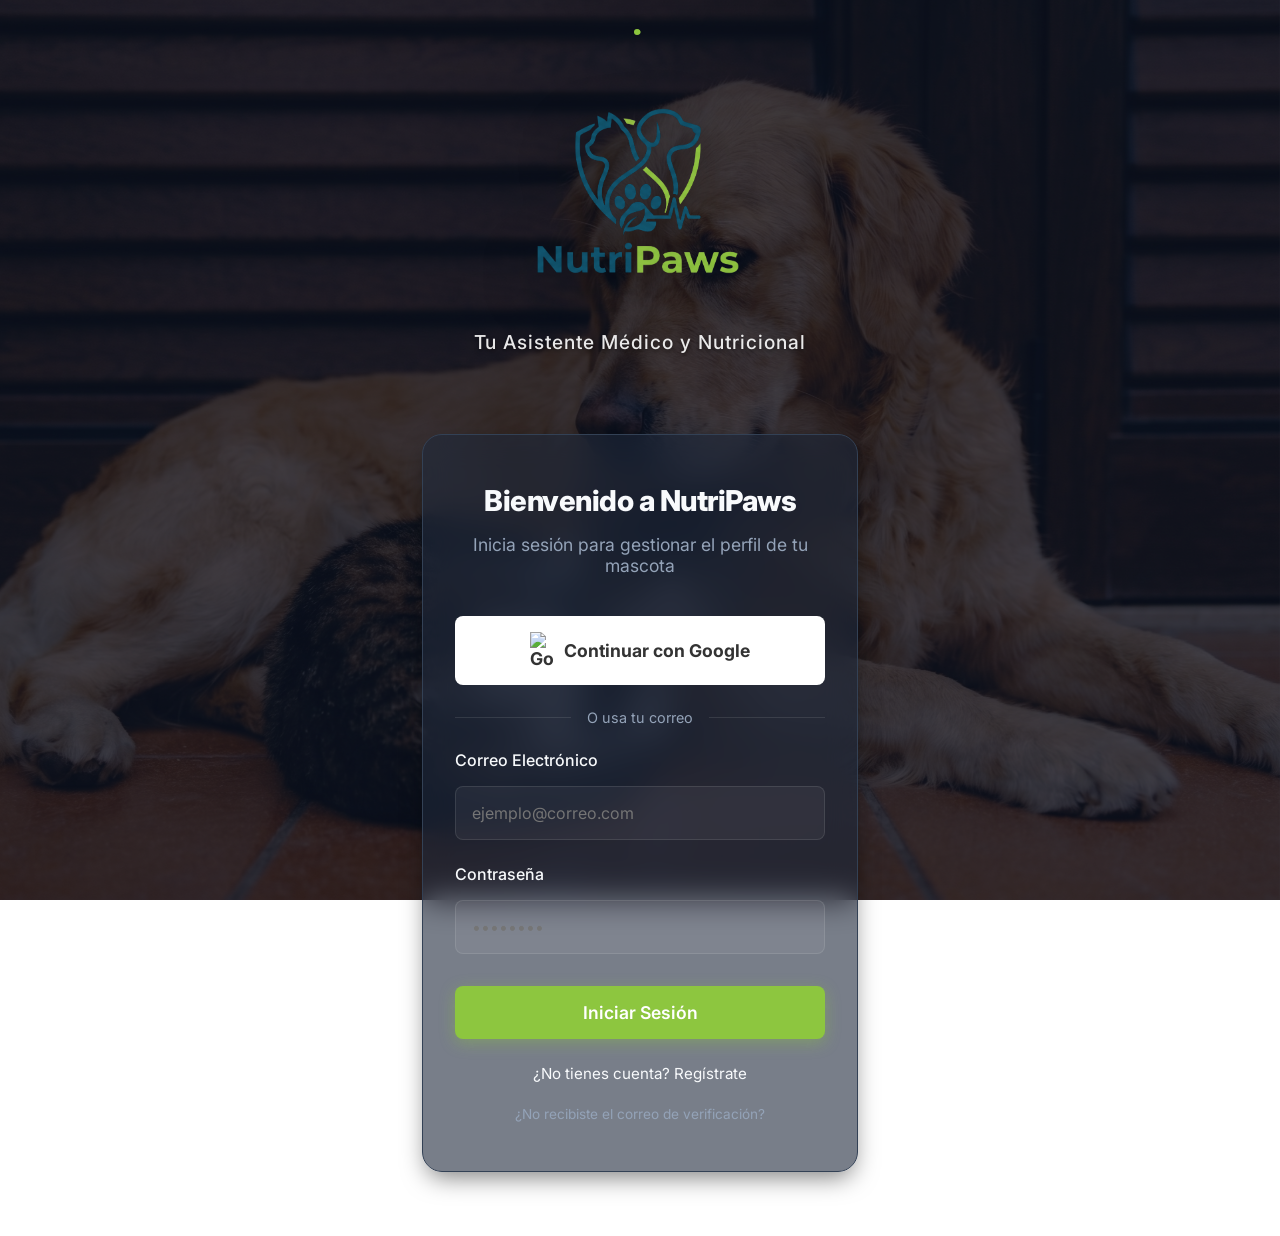
==== public/index.html @ cf901289 "style: floating sos button on mobile and camera fix" ====
<!DOCTYPE html>
<html lang="es" data-theme="dark">
<head>
    <meta charset="UTF-8">
    <meta name="viewport" content="width=device-width, initial-scale=1.0">
    <title>NutriPaws | El Mejor Asistente de Salud y Nutrición para tu Mascota</title>
    
    <!-- SEO Básico -->
    <meta name="description" content="NutriPaws es tu asistente inteligente para mascotas. Calcula dietas BARF, agenda chequeos médicos, guarda historiales y detecta problemas de piel con nuestra IA dermatológica.">
    <meta name="keywords" content="mascotas, nutrición canina, dieta BARF, veterinario IA, salud animal, perros, gatos, calendario mascotas">
    <meta name="author" content="NutriPaws">
    <meta name="robots" content="index, follow">

    <!-- Open Graph (Facebook, LinkedIn, WhatsApp) -->
    <meta property="og:title" content="NutriPaws | Asistente Inteligente para Mascotas">
    <meta property="og:description" content="Calcula dietas, analiza la piel con IA y agenda los chequeos de tu mejor amigo.">
    <meta property="og:type" content="website">
    <meta property="og:url" content="https://nutripaws.app">
    <meta property="og:image" content="https://nutripaws.app/assets/logo-fondo.png">

    <!-- Twitter Cards -->
    <meta name="twitter:card" content="summary_large_image">
    <meta name="twitter:title" content="NutriPaws | Salud e IA para tu Mascota">
    <meta name="twitter:description" content="La herramienta definitiva para dueños responsables. Nutrición, calendario y diagnósticos con IA.">

    <link rel="icon" type="image/png" href="assets/logo-fondo.png">
    <link href="https://fonts.googleapis.com/css2?family=Inter:wght@400;500;600;700;800&display=swap" rel="stylesheet">
    <link rel="stylesheet" href="styles.css?v=4">
    <script src="https://cdnjs.cloudflare.com/ajax/libs/html2pdf.js/0.10.1/html2pdf.bundle.min.js"></script>
    <style>
        /* Ajustes extra para descompactar la UI */
        .dashboard-grid {
            display: grid;
            grid-template-columns: 1fr 1fr;
            gap: 2rem; /* Más espacio */
        }
        @media (max-width: 768px) {
            .dashboard-grid {
                grid-template-columns: 1fr;
            }
            .view-section {
                padding: 1rem;
                margin-top: 1rem;
            }
        }
        .view-section {
            padding: 2rem;
            margin-top: 2rem;
        }
    </style>
</head>
<body>
    <input type="file" id="dashboard-avatar-upload" accept="image/*" style="display: none;">
    <div class="hero-bg"></div>
    <div class="hero-overlay"></div>
    
    <!-- Menú Desplegable y Botón Premium (Totalmente Arriba a la Derecha) -->
    <div class="user-menu" id="user-menu-container" style="display: none; position: fixed; top: 1.5rem; right: 1.5rem; z-index: 1000; align-items: center; gap: 0.8rem;">
        <div style="display: flex; flex-direction: column; align-items: flex-end;">
            <button id="btn-upgrade-early" class="btn-primary" style="display: none; padding: 0.6rem 1.2rem; font-size: 0.9rem; font-weight: bold; box-shadow: 0 4px 15px rgba(34, 197, 94, 0.4);">
                Únete a UltraPaws
            </button>
            <span id="trial-days-left" style="display: none; color: var(--brand-green); font-size: 0.75rem; margin-top: 0.3rem; font-weight: 600;"></span>
        </div>
        <button id="menu-trigger" style="background: rgba(255,255,255,0.15); border: 1px solid rgba(255,255,255,0.3); border-radius: 8px; width: 48px; height: 48px; color: white; cursor: pointer; font-size: 1.5rem; display: flex; align-items: center; justify-content: center; backdrop-filter: blur(10px); transition: all 0.2s ease;" title="Menú">☰</button>
        <div id="dropdown-menu" style="display: none; position: absolute; right: 0; top: 60px; background: rgba(15, 23, 42, 0.95); backdrop-filter: blur(15px); border: 1px solid rgba(255,255,255,0.1); border-radius: 12px; padding: 0.8rem; width: 220px; box-shadow: 0 10px 25px rgba(0,0,0,0.5);">
            <button id="theme-btn-menu" style="width: 100%; text-align: left; background: transparent; border: none; color: white; padding: 0.8rem; cursor: pointer; border-bottom: 1px solid rgba(255,255,255,0.05); font-size: 1rem; border-radius: 6px; transition: background 0.2s;">☀️ Cambiar Tema</button>
            <button style="width: 100%; text-align: left; background: transparent; border: none; color: var(--text-muted); padding: 0.8rem; cursor: pointer; border-bottom: 1px solid rgba(255,255,255,0.05); font-size: 1rem; border-radius: 6px; transition: background 0.2s;">🎧 Soporte</button>
            <button id="btn-logout" style="width: 100%; text-align: left; background: transparent; border: none; color: #ff6b6b; padding: 0.8rem; cursor: pointer; font-size: 1rem; border-radius: 6px; transition: background 0.2s;">Cerrar Sesión</button>
        </div>
    </div>
    
    <header style="display: flex; flex-direction: column; align-items: center; justify-content: center; width: 100%; margin-top: 3rem; margin-bottom: 1rem;">
        <div class="logo" style="text-align: center;">
            <img src="assets/logo-transparente.png" alt="NutriPaws Logo" style="height: 220px; max-width: 90vw; object-fit: contain; filter: drop-shadow(0 15px 25px rgba(0,0,0,0.5)); transition: transform 0.3s ease;">
        </div>
        <p class="subtitle" id="header-subtitle" style="margin-top: 1rem; font-size: 1.2rem; font-weight: 500; color: rgba(255,255,255,0.9); letter-spacing: 1px;">Tu Asistente Médico y Nutricional</p>
    </header>

    <!-- ================= VISTA 1: LOGIN ================= -->
    <main class="container view-section" id="view-login" style="max-width: 500px;">
        <div class="card" style="text-align: center; padding: 3rem 2rem;">
            <h2 id="auth-title" style="margin-bottom: 1rem; font-size: 1.8rem;">Bienvenido a NutriPaws</h2>
            <p id="auth-subtitle" style="color: var(--text-muted); margin-bottom: 2.5rem; font-size: 1.1rem;">Inicia sesión para gestionar el perfil de tu mascota</p>
            <div id="login-container">
                <button id="btn-login-google" style="width: 100%; padding: 1rem; margin-bottom: 1.5rem; border-radius: 8px; border: none; background: white; color: #333; font-weight: bold; font-size: 1.1rem; cursor: pointer; display: flex; align-items: center; justify-content: center; gap: 10px; transition: transform 0.2s;">
                    <img src="https://www.gstatic.com/firebasejs/ui/2.0.0/images/auth/google.svg" style="width: 24px;" alt="Google">
                    Continuar con Google
                </button>
                  <div style="display: flex; align-items: center; margin-bottom: 1.5rem;">
                    <div style="flex: 1; height: 1px; background: rgba(255,255,255,0.1);"></div>
                    <span style="padding: 0 1rem; color: var(--text-muted); font-size: 0.9rem;">O usa tu correo</span>
                    <div style="flex: 1; height: 1px; background: rgba(255,255,255,0.1);"></div>
                </div>

                <form id="login-form">
                    <div class="form-group" style="text-align: left; margin-bottom: 1.5rem;">
                        <label style="font-size: 1rem;">Correo Electrónico</label>
                        <input type="email" id="login-email" placeholder="ejemplo@correo.com" required style="padding: 1rem; font-size: 1rem; width: 100%; box-sizing: border-box; background: rgba(255,255,255,0.05); border: 1px solid rgba(255,255,255,0.1); color: white; border-radius: 8px; margin-top: 0.5rem;">
                    </div>
                    <div class="form-group" style="text-align: left; margin-bottom: 2rem;">
                        <label style="font-size: 1rem;">Contraseña</label>
                        <input type="password" id="login-password" placeholder="••••••••" required minlength="6" style="padding: 1rem; font-size: 1rem; width: 100%; box-sizing: border-box; background: rgba(255,255,255,0.05); border: 1px solid rgba(255,255,255,0.1); color: white; border-radius: 8px; margin-top: 0.5rem;">
                    </div>
                    <div class="form-group" id="confirm-password-group" style="display: none; text-align: left; margin-bottom: 2rem;">
                        <label style="font-size: 1rem;">Confirmar Contraseña</label>
                        <input type="password" id="login-password-confirm" placeholder="••••••••" minlength="6" style="padding: 1rem; font-size: 1rem; width: 100%; box-sizing: border-box; background: rgba(255,255,255,0.05); border: 1px solid rgba(255,255,255,0.1); color: white; border-radius: 8px; margin-top: 0.5rem;">
                    </div>
                    <button type="submit" id="btn-submit-email" class="btn-primary" style="width: 100%; padding: 1rem; font-size: 1.1rem; border-radius: 8px;">Iniciar Sesión</button>
                    
                    <div style="text-align: center; margin-top: 1.5rem;">
                        <a href="#" id="toggle-auth-mode" style="color: var(--primary); text-decoration: none; font-size: 0.95rem;">¿No tienes cuenta? Regístrate</a>
                        <br><br>
                        <a href="#" id="help-resend-email" style="color: var(--text-muted); text-decoration: none; font-size: 0.85rem; display: inline-block;">¿No recibiste el correo de verificación?</a>
                    </div>
                </form>
            </div>
        </div>
    </main>

    <!-- ================= VISTA 2: DASHBOARD ================= -->
    <main class="container view-section" id="view-dashboard" style="display: none; max-width: 1000px; width: 100%;">
        <div style="display: flex; justify-content: space-between; align-items: center; flex-wrap: wrap; gap: 1.5rem; margin-bottom: 3rem;">
            <h2 style="font-size: 2.2rem; margin: 0;">Hola, <span id="user-name-display">Usuario</span> <button id="edit-name-btn" style="background:none; border:none; color: var(--text-muted); cursor:pointer; font-size: 1.4rem; transition: transform 0.2s; margin-left: 0.5rem;" title="Editar nombre">✏️</button></h2>
            <div style="display: flex; gap: 1rem; flex-wrap: wrap;">
                <button class="btn-emergency" id="btn-emergency-sos">
                    <svg width="24" height="24" viewBox="0 0 24 24" fill="none" stroke="currentColor" stroke-width="2" stroke-linecap="round" stroke-linejoin="round"><path d="M10.29 3.86L1.82 18a2 2 0 0 0 1.71 3h16.94a2 2 0 0 0 1.71-3L13.71 3.86a2 2 0 0 0-3.42 0z"></path><line x1="12" y1="9" x2="12" y2="13"></line><line x1="12" y1="17" x2="12.01" y2="17"></line></svg>
                    <span class="emergency-text">Emergencia</span>
                </button>
                <button class="btn-primary" id="btn-goto-create-pet" style="padding: 1rem 2rem; font-size: 1.1rem; border-radius: 12px; transition: transform 0.2s;">+ Añadir Mascota</button>
            </div>
        </div>

        <!-- Contenedor Dinámico de Mascotas -->
        <div id="pets-list-container" style="margin-bottom: 3rem; display: flex; flex-direction: column; gap: 1.5rem;">
            <div style="text-align: center; padding: 3rem; background: rgba(15, 23, 42, 0.4); border-radius: 20px; border: 2px dashed rgba(255,255,255,0.1);">
                <p style="color: var(--text-muted); font-size: 1.2rem; margin-bottom: 1rem;">No tienes mascotas registradas aún.</p>
                <p style="color: var(--text-muted); font-size: 1rem;">Añade tu primer peludo para comenzar.</p>
            </div>
        </div>

        <!-- Módulo: Registros Médicos y Calendario -->
        <div class="dashboard-grid" style="margin-bottom: 2.5rem;">
            <div class="card" style="grid-column: span 2;">
                <div style="display: flex; justify-content: space-between; align-items: center; margin-bottom: 1.5rem;">
                    <h2 style="font-size: 1.5rem; margin: 0;">🏥 Registro Médico IA</h2>
                    <select id="medical-pet-select" style="padding: 0.5rem; border-radius: 8px; border: 1px solid rgba(255,255,255,0.2); background: rgba(0,0,0,0.3); color: white;"></select>
                </div>
                <p style="color: var(--text-muted); margin-bottom: 1.5rem; line-height: 1.6;">
                    Escribe notas o sube un documento. La IA de NutriPaws extraerá los eventos (vacunas, medicinas, chequeos) y los añadirá a la agenda de la mascota seleccionada automáticamente.
                </p>
                
                <form id="medical-form">
                    <textarea id="medical-notes" placeholder="Ej: Hoy le tocaba la Séxtuple pero el doc dijo que volvamos en 5 días..." style="width: 100%; height: 120px; padding: 1rem; border-radius: 12px; border: 1px solid rgba(255,255,255,0.1); background: rgba(0,0,0,0.3); color: white; font-family: inherit; margin-bottom: 1.5rem; resize: none; font-size: 1rem;"></textarea>
                    
                    <div style="display: flex; gap: 1rem; flex-wrap: wrap;">
                        <button id="btn-process-medical" class="btn-primary" style="flex: 1;">Analizar y Agendar</button>
                        <button type="button" id="btn-upload-medical-doc" class="btn-secondary" style="flex: 1; display: flex; align-items: center; justify-content: center; gap: 8px;">
                            <svg width="20" height="20" viewBox="0 0 24 24" fill="none" stroke="currentColor" stroke-width="2" stroke-linecap="round" stroke-linejoin="round"><path d="M14 2H6a2 2 0 0 0-2 2v16a2 2 0 0 0 2 2h12a2 2 0 0 0 2-2V8z"></path><polyline points="14 2 14 8 20 8"></polyline><line x1="12" y1="18" x2="12" y2="12"></line><line x1="9" y1="15" x2="15" y2="15"></line></svg>
                            Subir PDF/Foto
                        </button>
                        <input type="file" id="medical-doc-input" accept=".pdf,image/*" style="display: none;">
                    </div>
                </form>
            </div>

            <!-- Columna 2: Calendario -->
            <div class="card" style="padding: 2rem;">
                <h3 style="font-size: 1.3rem; margin-bottom: 1.5rem;">📅 Próximos Eventos</h3>
                <div id="calendar-events" style="margin-top: 1rem;">
                    <p style="color: var(--text-muted); font-size: 0.9rem;">No hay citas agendadas.</p>
                </div>
            </div>
        </div>

        <!-- Módulo: AI-SkinGuard -->
        <div class="card" style="margin-bottom: 2.5rem; padding: 2.5rem; border: 1px solid rgba(16, 185, 129, 0.3); background: linear-gradient(135deg, rgba(15, 23, 42, 0.8), rgba(6, 78, 59, 0.4));">
            <div style="display: flex; justify-content: space-between; align-items: center; margin-bottom: 1rem;">
                <h3 style="font-size: 1.5rem; margin: 0; color: #34d399; display: flex; align-items: center; gap: 0.5rem;">
                    Análisis de Piel
                </h3>
                <select id="skin-pet-select" style="padding: 0.5rem; border-radius: 8px; border: 1px solid rgba(255,255,255,0.2); background: rgba(0,0,0,0.3); color: white;"></select>
            </div>
            <p style="color: var(--text-muted); margin-bottom: 1.5rem; font-size: 1rem; max-width: 600px;">
                ¿Tu peludo tiene un sarpullido, costra o zona sin pelo? Sube una foto y nuestra IA dermatológica te dará una evaluación instantánea, y la guardará en el expediente de la mascota seleccionada.
            </p>
            
            <div id="skinguard-upload-area" style="border: 2px dashed rgba(52, 211, 153, 0.4); border-radius: 12px; padding: 2rem; text-align: center; background: rgba(0,0,0,0.2); cursor: pointer; transition: all 0.3s; margin-bottom: 1.5rem; position: relative; overflow: hidden;">
                <input type="file" id="skinguard-input" accept="image/*" style="position: absolute; top: 0; left: 0; width: 100%; height: 100%; opacity: 0; cursor: pointer;">
                <div id="skinguard-upload-content">
                    <div style="font-size: 3rem; margin-bottom: 1rem;">📷</div>
                    <p style="font-size: 1.1rem; font-weight: bold; color: var(--text-main);">Toca para abrir la cámara o subir foto</p>
                    <p style="font-size: 0.9rem; color: var(--text-muted); margin-top: 0.5rem;">Formatos soportados: JPG, PNG</p>
                </div>
                <div id="skinguard-loading" style="display: none; align-items: center; justify-content: center; flex-direction: column;">
                    <div style="width: 60px; height: 60px; border-radius: 50%; border: 3px solid rgba(52, 211, 153, 0.1); border-top-color: #34d399; animation: spin 1s linear infinite; margin-bottom: 1rem;"></div>
                    <p style="color: #34d399; font-weight: bold;">Analizando con Gemini Vision...</p>
                </div>
            </div>

            <div id="skinguard-results" style="display: none; background: rgba(0,0,0,0.4); border-radius: 12px; padding: 1.5rem; border: 1px solid rgba(255,255,255,0.05);">
                <h4 style="color: #34d399; margin-bottom: 0.5rem; font-size: 1.2rem;">Resultado del Análisis</h4>
                <p><strong>Diagnóstico Presuntivo:</strong> <span id="sg-res-diag"></span></p>
                <p><strong>Probabilidad:</strong> <span id="sg-res-prob"></span></p>
                <p><strong>Urgencia:</strong> <span id="sg-res-urg" style="font-weight: bold;"></span></p>
                <div style="margin-top: 1rem;">
                    <strong>Explicación Médica:</strong>
                    <p id="sg-res-exp" style="color: var(--text-muted); margin-top: 0.5rem; font-size: 0.95rem;"></p>
                </div>
                <div style="margin-top: 1rem;">
                    <strong>Recomendaciones / Primeros Auxilios:</strong>
                    <ul id="sg-res-aid" style="margin-top: 0.5rem; margin-left: 1.5rem; color: var(--text-muted); font-size: 0.95rem;"></ul>
                </div>
            </div>
        </div>

        <!-- Módulo: Calculadora Rápida -->
        <div class="card" style="padding: 2.5rem; text-align: center; border: 1px solid rgba(139, 92, 246, 0.3); background: linear-gradient(135deg, rgba(15, 23, 42, 0.8), rgba(30, 27, 75, 0.8));">
            <h3 style="font-size: 1.5rem; margin-bottom: 1rem; color: #a78bfa;">Calculadora Rápida</h3>
            <p style="color: var(--text-muted); margin-bottom: 2rem; font-size: 1.1rem;">¿Quieres calcular una dieta para una mascota que no es tuya?</p>
            <div style="display: flex; gap: 1rem; justify-content: center; flex-wrap: wrap;">
                <button class="btn-secondary" id="btn-quick-calc" style="padding: 1rem 2rem; font-size: 1.1rem; border: 1px solid #8b5cf6; background: rgba(139, 92, 246, 0.1); color: #c4b5fd;">Usar Calculadora Rápida</button>
            </div>
        </div>

        <!-- Módulo: Calculadora de Dosificación Médica (Urgencias / Venta Libre) -->
        <div class="card" style="margin-top: 2.5rem; padding: 2.5rem; border: 1px solid rgba(239, 68, 68, 0.3); background: linear-gradient(135deg, rgba(15, 23, 42, 0.8), rgba(127, 29, 29, 0.4));">
            <div style="display: flex; justify-content: space-between; align-items: center; margin-bottom: 1rem;">
                <h3 style="font-size: 1.5rem; margin: 0; color: #f87171; display: flex; align-items: center; gap: 0.5rem;">
                    💊 Dosificación de Emergencia
                </h3>
            </div>
            <p style="color: var(--text-muted); margin-bottom: 1.5rem; font-size: 0.95rem; max-width: 600px;">
                <strong style="color: #ef4444;">ADVERTENCIA:</strong> Esta es una guía matemática estricta basada en fórmulas veterinarias estándar para medicamentos de primeros auxilios. <strong>NO sustituye el criterio de un profesional.</strong> Usar solo en caso de emergencia extrema.
            </p>
            
            <div class="dose-grid" style="margin-bottom: 1.5rem;">
                <div class="form-group">
                    <label style="font-size: 1rem; color: var(--text-main);">Especie</label>
                    <select id="dose-species" style="width: 100%; padding: 1rem; border-radius: 8px; border: 1px solid rgba(255,255,255,0.2); background: rgba(0,0,0,0.3); color: white; font-size: 1rem;">
                        <option value="perro">🐶 Perro</option>
                        <option value="gato">🐱 Gato</option>
                    </select>
                </div>
                <div class="form-group">
                    <label style="font-size: 1rem; color: var(--text-main);">Peso (Kg)</label>
                    <input type="number" id="dose-weight" placeholder="Ej: 15" min="0.1" step="0.1" style="width: 100%; padding: 1rem; border-radius: 8px; border: 1px solid rgba(255,255,255,0.2); background: rgba(0,0,0,0.3); color: white; font-size: 1rem;">
                </div>
            </div>

            <div class="form-group" style="margin-bottom: 1.5rem;">
                <label style="font-size: 1rem; color: var(--text-main);">Medicamento (Venta Libre)</label>
                <select id="dose-medication" style="width: 100%; padding: 1rem; border-radius: 8px; border: 1px solid rgba(255,255,255,0.2); background: rgba(0,0,0,0.3); color: white; font-size: 1rem;">
                    <!-- Se llena con JS -->
                </select>
                <p id="dose-warning-text" style="color: #fbbf24; font-size: 0.85rem; margin-top: 0.5rem; display: none;"></p>
            </div>
            
            <button id="btn-calculate-dose" class="btn-primary" style="width: 100%; background: #ef4444; border: none; padding: 1rem; font-size: 1.1rem; box-shadow: 0 4px 15px rgba(239, 68, 68, 0.4);">Calcular Dosis</button>
            
            <div id="dose-result-container" style="display: none; margin-top: 1.5rem; background: rgba(0,0,0,0.4); border-radius: 12px; padding: 1.5rem; border: 1px solid rgba(239, 68, 68, 0.3);">
                <h4 style="color: #f87171; margin-bottom: 0.5rem; font-size: 1.2rem; text-align: center;">Dosis Recomendada</h4>
                <p id="dose-result-value" style="font-size: 2rem; font-weight: bold; color: white; text-align: center; margin-bottom: 0.5rem;">--</p>
                <p id="dose-result-math" style="color: var(--text-muted); font-size: 0.9rem; text-align: center;"></p>
            </div>
        </div>
    </main>

    <!-- ================= VISTA 2.5: CREAR PERFIL ================= -->
    <main class="container view-section" id="view-create-pet" style="display: none; max-width: 600px;">
        <button id="btn-back-from-create" class="btn-secondary" style="margin-bottom: 1.5rem; border: none; display: flex; align-items: center; gap: 0.5rem; padding: 0.8rem 1.5rem; font-size: 1rem; background: rgba(255,255,255,0.1);">
            <span>◀ Cancelar</span>
        </button>

        <div class="card" style="padding: 2.5rem;">
            <h2 style="font-size: 1.8rem; margin-bottom: 0.5rem; text-align: center;">Nuevo Miembro de la Familia</h2>
            <p style="color: var(--text-muted); text-align: center; margin-bottom: 2rem;">Ingresa los datos principales de tu mascota</p>

            <form id="create-pet-form">
                <!-- Avatar Upload (Aislado aquí) -->
                <div style="display: flex; justify-content: center; margin-bottom: 2rem;">
                    <label for="pet-avatar-upload" style="cursor: pointer; display: block; position: relative;" title="Subir foto de la mascota">
                        <img id="pet-avatar-img" src="" style="display: none; width: 100px; height: 100px; border-radius: 50%; object-fit: cover; border: 3px solid rgba(255,255,255,0.2);">
                        <div id="pet-avatar-placeholder" style="width: 100px; height: 100px; background: rgba(255,255,255,0.1); border-radius: 50%; display: flex; align-items: center; justify-content: center; font-size: 2.5rem; border: 2px dashed rgba(255,255,255,0.3); transition: background 0.3s;">
                            📷
                        </div>
                    </label>
                    <input type="file" id="pet-avatar-upload" accept="image/*" style="display: none;">
                </div>

                <div class="form-group" style="margin-bottom: 1.5rem;">
                    <label style="font-size: 1.1rem;">¿Cómo se llama?</label>
                    <input type="text" id="create-pet-name" placeholder="Ej: Max, Luna..." required style="width: 100%; padding: 1rem; border-radius: 8px; border: 1px solid rgba(255,255,255,0.2); background: rgba(0,0,0,0.2); color: white; font-size: 1.1rem;">
                </div>

                <div class="options-grid" style="margin-bottom: 1.5rem;">
                    <label class="radio-card">
                        <input type="radio" name="create_especie" value="perro" required>
                        <span class="card-content" style="font-size: 1.1rem; padding: 1rem;">🐶 Perro</span>
                    </label>
                    <label class="radio-card">
                        <input type="radio" name="create_especie" value="gato">
                        <span class="card-content" style="font-size: 1.1rem; padding: 1rem;">🐱 Gato</span>
                    </label>
                </div>

                <div class="form-group" style="margin-bottom: 1.5rem;">
                    <label style="font-size: 1.1rem;">Raza</label>
                    <select id="create-pet-raza" required style="padding: 1rem; font-size: 1.1rem;">
                        <option value="">Selecciona primero la especie...</option>
                    </select>
                </div>

                <div class="age-group" style="margin-bottom: 1.5rem;">
                    <div class="form-group">
                        <label style="font-size: 1.1rem;">Años</label>
                        <input type="number" id="create-pet-anos" step="0.1" min="0" max="30" placeholder="0" style="padding: 1rem; font-size: 1.1rem;">
                    </div>
                    <div class="form-group">
                        <label style="font-size: 1.1rem;">Meses</label>
                        <input type="number" id="create-pet-meses" step="0.1" min="0" placeholder="0" style="padding: 1rem; font-size: 1.1rem;">
                    </div>
                </div>

                <div class="form-group" style="margin-bottom: 2rem;">
                    <label style="font-size: 1.1rem;">Tipo de Dieta Preferida 🥩🥣</label>
                    <select id="create-pet-tipo-dieta" style="padding: 1rem; font-size: 1.1rem; width: 100%; border: 1px solid var(--brand-green);">
                        <option value="barf">Dieta BARF / Natural (100% Fresco)</option>
                        <option value="mixta">Dieta Mixta (Croquetas/Perrarina + Fresco)</option>
                    </select>
                    <p style="color: var(--text-muted); font-size: 0.9rem; margin-top: 0.5rem; line-height: 1.4;">
                        El cálculo de la Dieta Mixta se hará con un 80% Comercial y 20% Fresco para máxima seguridad nutricional.
                    </p>
                </div>

                <div class="form-group" style="margin-bottom: 3rem;">
                    <label style="font-size: 1.1rem;">Personalidad (Opcional) 💖</label>
                    <select id="create-pet-personalidad" style="padding: 1rem; font-size: 1.1rem; width: 100%;">
                        <option value="">No especificar</option>
                        <option value="jugueton">Muy juguetón / Activo</option>
                        <option value="dormilon">Dormilón / Tranquilo</option>
                        <option value="timido">Tímido / Reservado</option>
                        <option value="guardian">Guardián protector</option>
                        <option value="mimoso">Súper mimoso</option>
                    </select>
                </div>

                <button type="submit" class="btn-primary" style="padding: 1.2rem; font-size: 1.2rem; width: 100%; border-radius: 12px; margin-top: 1rem;">Guardar Perfil</button>
            </form>
        </div>
    </main>

    <!-- ================= VISTA 3: CALCULADORA ================= -->
    <main class="container view-section" id="view-calculator" style="display: none; max-width: 800px;">
        <button id="btn-close-calculator" class="btn-secondary" style="margin-bottom: 1.5rem; border: none; display: flex; align-items: center; gap: 0.5rem; padding: 0.8rem 1.5rem; font-size: 1.1rem; background: rgba(255,255,255,0.1);">
            <span>◀ Volver al Dashboard</span>
        </button>

        <div class="card" id="calculator-card" style="padding: 2.5rem;">
            <form id="barf-form">
                
                <div id="calc-guest-fields" style="display: none; border-bottom: 1px solid rgba(255,255,255,0.1); padding-bottom: 2rem; margin-bottom: 2rem;">
                    <h2 style="font-size: 1.5rem; margin-bottom: 1.5rem; color: #a78bfa;">Datos Base del Paciente (No Guardado)</h2>
                    <div class="options-grid" style="margin-bottom: 1.5rem;">
                        <label class="radio-card">
                            <input type="radio" name="guest_especie" value="perro">
                            <span class="card-content" style="font-size: 1.1rem; padding: 1rem;">🐶 Perro</span>
                        </label>
                        <label class="radio-card">
                            <input type="radio" name="guest_especie" value="gato">
                            <span class="card-content" style="font-size: 1.1rem; padding: 1rem;">🐱 Gato</span>
                        </label>
                    </div>
                    <div class="age-group">
                        <div class="form-group">
                            <label style="font-size: 1.1rem;">Años</label>
                            <input type="number" name="guest_anos" id="guest_anos" step="0.1" min="0" max="30" placeholder="0" style="padding: 1rem; font-size: 1.1rem;">
                        </div>
                        <div class="form-group">
                            <label style="font-size: 1.1rem;">Meses</label>
                            <input type="number" name="guest_meses" id="guest_meses" step="0.1" min="0" placeholder="0" style="padding: 1rem; font-size: 1.1rem;">
                        </div>
                    </div>
                </div>

                <div class="step" id="step-1" style="display: none;">
                    <h2 style="font-size: 1.8rem; margin-bottom: 1.5rem;"><span class="step-num">1</span> Datos Físicos Actuales</h2>
                    
                    <p style="color: var(--brand-green); margin-bottom: 1.5rem; font-size: 1.1rem;" id="calc-phys-desc">Ingresa el peso y nivel de actividad actual de tu mascota para calcular su dieta exacta hoy.</p>


                    
                    <div class="form-group" style="margin-bottom: 1.5rem;">
                        <label style="font-size: 1.1rem;">Peso Corporal</label>
                        <div style="display: flex; gap: 0.5rem;">
                            <input type="number" name="peso" step="0.1" min="0.5" placeholder="Ej. 15.5" required style="flex: 1; padding: 1rem; font-size: 1.1rem;">
                            <select name="unidad_peso" style="width: 90px; padding-left: 0.5rem; padding-right: 0.5rem; font-size: 1.1rem;">
                                <option value="kg">kg</option>
                                <option value="lbs">lbs</option>
                            </select>
                        </div>
                    </div>

                    <div class="form-group" id="actividad-group">
                        <label style="font-size: 1.1rem;">Nivel de Actividad</label>
                        <select name="actividad" id="actividad-select" style="padding: 1rem; font-size: 1.1rem;">
                            <option value="mantenimiento">Actividad Media / Mantenimiento</option>
                            <option value="sedentario">Sedentario / Pérdida de Peso</option>
                            <option value="alto">Alta Actividad / Ganancia de Peso</option>
                        </select>
                    </div>
                </div>

                <button type="submit" class="btn-primary" id="submit-btn" style="padding: 1.2rem; font-size: 1.2rem; margin-top: 2rem; width: 100%;">Generar Plan Nutricional</button>
            </form>
        </div>

        <div class="result-container" id="result-container" style="display:none; margin-top: 2rem;">
            <div class="summary-card card" style="padding: 2.5rem;">
                <h2 style="font-size: 1.8rem; margin-bottom: 1.5rem;">Plan Nutricional</h2>
                
                <div class="summary-stats-grid">
                    <div class="stat-box main-stat">
                        <div class="label">Ración Diaria Total</div>
                        <div class="value" id="racion-total">0g</div>
                        <div style="font-size: 0.9rem; color: var(--text-muted); margin-top: 0.5rem;" id="racion-calorias">0 kcal</div>
                    </div>
                    
                    <div class="stat-box">
                        <div class="label">Comidas al Día</div>
                        <div class="value" id="racion-comidas" style="font-size: 1.8rem; color: white;">2</div>
                    </div>
                    
                    <div class="stat-box">
                        <div class="label">Porción por Comida</div>
                        <div class="value" id="racion-recomendacion" style="font-size: 1.8rem; color: white;">0g</div>
                    </div>
                </div>

                <button class="btn-secondary" id="btn-recalculate" style="margin-top: 2rem; background: white; color: var(--brand-blue); border: none; padding: 1rem 1.5rem; font-size: 1.1rem;">Recalcular Dieta</button>
            </div>

            <div class="ingredients-grid" id="ingredient-list">
                <!-- Injected via JS -->
            </div>
            
            <div class="warnings" style="margin-top: 2rem; font-size: 1rem;">
                <p><strong>⚠️ Atención:</strong> Los huesos carnosos <strong>NUNCA</strong> deben cocinarse (se astillan y son peligrosos). Estos cálculos son una base inicial recomendada.</p>
                <p id="taurina-warning" style="display:none;"><strong>🐱 Extra Gatos:</strong> Es vital incluir cortes ricos en Taurina (como el corazón) dentro de la porción de carne magra.</p>
            </div>
        </div>
    </main>

    <!-- ================= VISTA 4: AGENDA Y CALENDARIO ================= -->
    <main class="container view-section" id="view-calendar" style="display: none; max-width: 800px; width: 100%;">
        <button id="btn-close-calendar" class="btn-secondary" style="margin-bottom: 2rem; background: transparent; border: 1px solid rgba(255,255,255,0.2); color: white;">
            <span>◀ Volver al Dashboard</span>
        </button>

        <div class="card" style="padding: 2.5rem;">
            <div style="display: flex; justify-content: space-between; align-items: center; margin-bottom: 2rem;">
                <h2 style="font-size: 1.8rem; color: var(--brand-green);">Agenda de <span id="calendar-pet-name">Mascota</span></h2>
                <div style="display: flex; align-items: center; gap: 1rem; background: rgba(255,255,255,0.05); border-radius: 12px; padding: 0.5rem;">
                    <button id="btn-prev-month" style="background:none; border:none; color:white; font-size: 1.5rem; cursor:pointer; padding: 0 0.5rem;">◀</button>
                    <span id="calendar-month-year" style="font-size: 1.2rem; font-weight: 600; min-width: 120px; text-align: center;">Mayo 2026</span>
                    <button id="btn-next-month" style="background:none; border:none; color:white; font-size: 1.5rem; cursor:pointer; padding: 0 0.5rem;">▶</button>
                </div>
            </div>

            <div id="calendar-grid" style="display: grid; grid-template-columns: repeat(7, 1fr); gap: 8px; text-align: center;">
                <!-- Días de la semana -->
                <div style="color: var(--text-muted); font-size: 0.9rem; padding-bottom: 1rem;">Lun</div>
                <div style="color: var(--text-muted); font-size: 0.9rem; padding-bottom: 1rem;">Mar</div>
                <div style="color: var(--text-muted); font-size: 0.9rem; padding-bottom: 1rem;">Mié</div>
                <div style="color: var(--text-muted); font-size: 0.9rem; padding-bottom: 1rem;">Jue</div>
                <div style="color: var(--text-muted); font-size: 0.9rem; padding-bottom: 1rem;">Vie</div>
                <div style="color: var(--text-muted); font-size: 0.9rem; padding-bottom: 1rem;">Sáb</div>
                <div style="color: var(--text-muted); font-size: 0.9rem; padding-bottom: 1rem;">Dom</div>
                
                <!-- Días inyectados por JS -->
            </div>
        </div>
    </main>

    <!-- Modal para Añadir/Ver Evento -->
    <div id="event-modal" style="display:none; position:fixed; top:0; left:0; width:100%; height:100%; background:rgba(0,0,0,0.8); z-index: 10000; align-items:center; justify-content:center;">
        <div class="card" style="width: 90%; max-width: 400px; padding: 2rem; transform: scale(0.9); opacity: 0; transition: transform 0.3s, opacity 0.3s;" id="event-modal-content">
            <h3 style="font-size: 1.5rem; margin-bottom: 0.5rem;" id="event-modal-date-title">15 de Mayo</h3>
            <div id="event-modal-existing" style="margin-bottom: 1.5rem; color: var(--brand-green); font-size: 1.1rem; font-weight: bold; display: none;">
                <!-- Evento existente -->
                <div id="event-modal-existing-text"></div>
                <button type="button" id="btn-delete-event" style="color:#ef4444; background:none; border:none; cursor:pointer; text-decoration:underline; font-size: 0.9rem; padding:0; margin-top: 0.5rem;">Borrar este evento</button>
            </div>
            
            <form id="add-event-form">
                <div class="form-group">
                    <label>Añadir Nuevo Evento</label>
                    <input type="text" id="new-event-title" placeholder="Ej: Vacuna, Paseo al parque..." required style="padding: 1rem; font-size: 1rem; width: 100%;">
                </div>
                <div style="display: flex; gap: 1rem; margin-top: 1.5rem;">
                    <button type="button" class="btn-secondary" id="btn-close-modal" style="flex: 1; padding: 0.8rem; font-size: 1rem; background: rgba(255,255,255,0.1); border: none;">Cancelar</button>
                    <button type="submit" class="btn-primary" style="flex: 1; padding: 0.8rem; font-size: 1rem;">Guardar</button>
                </div>
            </form>
        </div>
    </div>

    <!-- ================= VISTA 5: SUSCRIPCIÓN ================= -->
    <main class="container view-section" id="view-subscription" style="display: none; max-width: 600px; width: 100%; margin-top: 5vh;">
        <div class="card" style="padding: 3rem 2rem; text-align: center; border: 1px solid rgba(255,255,255,0.1);">
            <div style="font-size: 4rem; margin-bottom: 1rem;">🐾</div>
            <h2 id="subscription-title" style="font-size: 2rem; margin-bottom: 1rem; color: var(--text-main);">Tu periodo de prueba ha expirado</h2>
            <p id="subscription-subtitle" style="color: var(--text-muted); font-size: 1.1rem; line-height: 1.6; margin-bottom: 2rem;">
                Esperamos que hayas disfrutado estos 7 días con NutriPaws. Para seguir teniendo acceso al panel médico y mantenerte al día con la agenda de tu peludo, necesitas una suscripción activa.
            </p>
            
            <div style="background: rgba(255,255,255,0.03); border-radius: 12px; padding: 2rem; margin-bottom: 2rem;">
                <h3 style="font-size: 1.4rem; color: var(--brand-green); margin-bottom: 0.5rem;">Suscripción UltraPaws</h3>
                <p style="font-size: 2rem; font-weight: bold; margin-bottom: 0.5rem;">$6.99 <span style="font-size: 1rem; color: var(--text-muted); font-weight: normal;">/ mes</span></p>
                <ul style="text-align: left; margin: 1.5rem 0; padding-left: 1.5rem; color: var(--text-muted); line-height: 1.8;">
                    <li>Dietas ilimitadas personalizadas</li>
                    <li>Registro médico completo</li>
                    <li>Agenda interactiva y recordatorios</li>
                    <li>Análisis de piel con IA</li>
                </ul>
                
                <!-- PayPal Button Container -->
                <div id="paypal-button-container" style="margin-top: 2rem;"></div>
            </div>
            
            <button id="btn-back-dashboard-sub" class="btn-secondary" style="display: none; width: 100%; padding: 1rem; margin-bottom: 1rem;">
                Volver al Dashboard
            </button>
            <button id="btn-logout-subscription" class="btn-secondary" style="width: 100%; padding: 1rem; background: rgba(239, 68, 68, 0.1); color: #ef4444; border: 1px solid rgba(239, 68, 68, 0.2);">
                Cerrar Sesión
            </button>
            <p style="margin-top: 1.5rem; font-size: 0.9rem; color: var(--text-muted);">
                ¿Prefieres pagar manual con Binance o Zinli? <a href="mailto:soporte@nutripaws.com" style="color: var(--brand-green);">Contáctanos</a>
            </p>
        </div>
    </main>

    <!-- ================= MODAL DE EMERGENCIA SOS ================= -->
    <div id="modal-emergency-sos" style="display: none; position: fixed; top: 0; left: 0; width: 100vw; height: 100vh; background: rgba(0,0,0,0.9); z-index: 9999; align-items: center; justify-content: center; backdrop-filter: blur(5px);">
        <div style="background: var(--bg-color); width: 90%; max-width: 500px; padding: 2.5rem; border-radius: 16px; border: 2px solid #ef4444; position: relative;">
            <button id="btn-close-emergency" style="position: absolute; top: 1rem; right: 1.5rem; background: none; border: none; color: var(--text-muted); font-size: 1.5rem; cursor: pointer;">✕</button>
            
            <h2 style="color: #ef4444; text-align: center; margin-bottom: 0.5rem; font-size: 2rem; text-transform: uppercase;">Emergencia</h2>
            <p style="text-align: center; color: var(--text-muted); margin-bottom: 2rem;">¿Qué le sucede a la mascota? Selecciona una opción para primeros auxilios inmediatos.</p>
            
            <div id="emergency-options" style="display: flex; flex-direction: column; gap: 1rem;">
                <button class="emergency-option-btn" data-type="Asfixia o atragantamiento" style="background: rgba(239, 68, 68, 0.15); color: white; border: 1px solid #ef4444; padding: 1.2rem; font-size: 1.1rem; font-weight: bold; border-radius: 12px; cursor: pointer;">Asfixia / Atragantamiento</button>
                <button class="emergency-option-btn" data-type="Convulsión" style="background: rgba(239, 68, 68, 0.15); color: white; border: 1px solid #ef4444; padding: 1.2rem; font-size: 1.1rem; font-weight: bold; border-radius: 12px; cursor: pointer;">Convulsión</button>
                <button class="emergency-option-btn" data-type="Sangrado abundante" style="background: rgba(239, 68, 68, 0.15); color: white; border: 1px solid #ef4444; padding: 1.2rem; font-size: 1.1rem; font-weight: bold; border-radius: 12px; cursor: pointer;">Sangrado Abundante</button>
                <button class="emergency-option-btn" data-type="Intoxicación o envenenamiento" style="background: rgba(239, 68, 68, 0.15); color: white; border: 1px solid #ef4444; padding: 1.2rem; font-size: 1.1rem; font-weight: bold; border-radius: 12px; cursor: pointer;">Intoxicación / Envenenamiento</button>
                <button id="btn-emergency-other" style="background: rgba(255, 255, 255, 0.1); color: white; border: 1px solid rgba(255,255,255,0.3); padding: 1.2rem; font-size: 1.1rem; border-radius: 12px; cursor: pointer;">Otro (Escribir)</button>
            </div>

            <div id="emergency-input-container" style="display: none; margin-top: 1rem;">
                <input type="text" id="emergency-custom-text" placeholder="Ej: Fue picado por una abeja..." style="width: 100%; padding: 1rem; border-radius: 8px; border: 1px solid #ef4444; background: rgba(0,0,0,0.5); color: white; margin-bottom: 1rem; font-size: 1.1rem;">
                <button id="btn-send-custom-emergency" style="width: 100%; background: #ef4444; color: white; padding: 1rem; font-size: 1.1rem; font-weight: bold; border-radius: 8px; border: none; cursor: pointer;">Enviar</button>
            </div>
            
            <div id="emergency-loading" style="display: none; text-align: center; padding: 2rem 0;">
                <div style="width: 50px; height: 50px; border-radius: 50%; border: 3px solid rgba(239, 68, 68, 0.2); border-top-color: #ef4444; animation: spin 1s linear infinite; margin: 0 auto 1rem auto;"></div>
                <p style="color: #ef4444; font-weight: bold;">Generando instrucciones de supervivencia...</p>
            </div>

            <div id="emergency-result" style="display: none; margin-top: 2rem; background: rgba(0,0,0,0.5); padding: 1.5rem; border-radius: 12px; border-left: 4px solid #ef4444;">
                <h3 style="color: #ef4444; margin-bottom: 1rem; text-transform: uppercase;">Acción Inmediata</h3>
                <div id="emergency-result-text" style="color: white; font-size: 1.1rem; line-height: 1.6;"></div>
            </div>
        </div>
    </div>

    <!-- ================= FOOTER GLOBAL ================= -->
    <footer id="main-footer" style="display: none; background-color: var(--bg-color); width: calc(100% + 2rem); margin: 4rem -1rem -2rem -1rem; padding: 4rem 2rem; border-top: 1px solid var(--border-color); flex-direction: column; align-items: center; z-index: 10; position: relative;">
        <div style="max-width: 800px; text-align: center;">
            <h4 style="font-size: 2.2rem; color: var(--brand-green); margin-bottom: 1.5rem; font-weight: 800; letter-spacing: -1px;">NutriPaws</h4>
            
            <p style="color: var(--text-main); margin-bottom: 2.5rem; font-size: 1.1rem; line-height: 1.6; max-width: 600px; margin-left: auto; margin-right: auto; opacity: 0.9;">
                Nos importa la salud de tu peludo. NutriPaws está creado por un equipo apasionado que ama a los animales, y nuestra misión es darte las mejores herramientas para que cuides a tu amado compañero.
            </p>
            
            <div style="display: flex; justify-content: center; gap: 2rem; margin-bottom: 3rem; flex-wrap: wrap;">
                <a href="#" style="color: var(--brand-green); font-size: 1rem; text-decoration: none; font-weight: bold; border: 2px solid var(--brand-green); padding: 0.5rem 1rem; border-radius: 8px;">Instagram</a>
                <a href="#" style="color: var(--brand-green); font-size: 1rem; text-decoration: none; font-weight: bold; border: 2px solid var(--brand-green); padding: 0.5rem 1rem; border-radius: 8px;">Twitter / X</a>
                <a href="#" style="color: var(--brand-green); font-size: 1rem; text-decoration: none; font-weight: bold; border: 2px solid var(--brand-green); padding: 0.5rem 1rem; border-radius: 8px;">Facebook</a>
            </div>
            
            <p style="color: var(--text-muted); font-size: 0.9rem;">
                &copy; 2025-2026 NutriPaws. Todos los derechos reservados. | 
                <a href="privacy.html" style="color: var(--brand-green); text-decoration: none; font-weight: bold;">Políticas de Privacidad</a>
            </p>
        </div>
    </footer>

    <!-- SDK de PayPal (Live) -->
    <script src="https://www.paypal.com/sdk/js?client-id=AcYQgTvYLjNELcrzArrXrwDYtq9lCYixoyQyKz-NMwlbt9pAhJm5HyfOIWhk3l3qa_LDGLW-SZEo8uWI&vault=true&intent=subscription" data-sdk-integration-source="button-factory"></script>

    <script type="module" src="firebase-auth.js?v=31"></script>
    <script src="app.js?v=31"></script>
</body>
</html>
---- public/styles.css ----
:root {
    --brand-green: #8DC63F;
    --brand-blue: #124962;
    --brand-blue-light: #1A627B;
    
    --bg-color: #F4F7F6;
    --card-bg: #FFFFFF;
    --text-main: #124962;
    --text-muted: #64748B;
    --border-color: #E2E8F0;
    --input-bg: #F8FAFC;
    --shadow: 0 10px 25px -5px rgba(18, 73, 98, 0.08), 0 8px 10px -6px rgba(18, 73, 98, 0.04);
}

[data-theme="dark"] {
    --bg-color: #0B1120;
    --card-bg: rgba(30, 41, 59, 0.6);
    --text-main: #F8FAFC;
    --text-muted: #94A3B8;
    --border-color: #334155;
    --input-bg: #1E293B;
    --shadow: 0 10px 25px -5px rgba(0, 0, 0, 0.5);
    --backdrop-blur: blur(16px);
}

* {
    box-sizing: border-box;
    margin: 0;
    padding: 0;
    font-family: 'Inter', sans-serif;
    transition: background-color 0.3s, color 0.3s, border-color 0.3s, transform 0.3s ease, box-shadow 0.3s ease;
}

/* Ocultar iconos de flechas en input number */
input[type=number]::-webkit-inner-spin-button, 
input[type=number]::-webkit-outer-spin-button { 
  -webkit-appearance: none; 
  margin: 0; 
}
input[type=number] {
  -moz-appearance: textfield;
}

h1, h2, h3, .logo { font-family: 'Inter', sans-serif; font-weight: 800; letter-spacing: -0.5px; }

body {
    background-color: transparent;
    color: var(--text-main);
    min-height: 100vh;
    display: flex;
    flex-direction: column;
    align-items: center;
    padding: 2rem 1rem;
    overflow-x: hidden;
}

.hero-bg {
    position: fixed;
    top: 0; left: 0; width: 100%; height: 100vh;
    background-image: url('img/hero-bg.png');
    background-size: cover;
    background-position: center;
    z-index: -2;
    animation: slowPan 25s infinite alternate ease-in-out;
}

.hero-overlay {
    position: fixed;
    top: 0; left: 0; width: 100%; height: 100vh;
    background: rgba(11, 17, 32, 0.75);
    z-index: -1;
}

@keyframes slowPan {
    0% { transform: scale(1) translateX(0); }
    100% { transform: scale(1.1) translateX(-10px); }
}

.theme-toggle {
    position: absolute;
    top: 1.5rem;
    right: 1.5rem;
}

#theme-btn {
    background: var(--card-bg);
    color: var(--text-main);
    border: 1px solid var(--border-color);
    width: 40px;
    height: 40px;
    border-radius: 50%;
    cursor: pointer;
    font-size: 1.2rem;
    display: flex;
    align-items: center;
    justify-content: center;
    box-shadow: 0 2px 5px rgba(0,0,0,0.1);
}

header {
    text-align: center;
    margin-bottom: 2.5rem;
    margin-top: 1rem;
}

.logo {
    font-size: 3.5rem;
    font-weight: 800;
    letter-spacing: -1.5px;
}

.logo-nutri { color: var(--brand-blue); }
[data-theme="dark"] .logo-nutri { color: #FFFFFF; }
.logo-paws { color: var(--brand-green); }

.stat-box.main-stat .value {
    color: var(--brand-green);
    font-size: 2.2rem;
}

/* Resplandor del Cursor Estilo Antigravity - Trail */
.cursor-trail-dot {
    position: fixed;
    width: 6px;
    height: 6px;
    background: var(--brand-green);
    border-radius: 50%;
    pointer-events: none;
    transform: translate(-50%, -50%);
    z-index: 9999;
    transition: transform 0.1s ease;
}

body.cursor-hover .cursor-trail-dot {
    transform: translate(-50%, -50%) scale(1.5);
    opacity: 0.5;
}

.subtitle {
    color: var(--text-muted);
    font-size: 1.1rem;
    text-shadow: 0 2px 4px rgba(0,0,0,0.5);
}

.container {
    width: 100%;
    max-width: 600px;
}

.card {
    background: var(--card-bg);
    border-radius: 20px;
    padding: 2.5rem;
    box-shadow: var(--shadow);
    border: 1px solid var(--border-color);
    backdrop-filter: var(--backdrop-blur, none);
}

.step {
    margin-bottom: 2.5rem;
    animation: fadeIn 0.4s ease-out;
}

.step h2 {
    font-size: 1.4rem;
    margin-bottom: 1.2rem;
    display: flex;
    align-items: center;
    gap: 10px;
}

.step-num {
    background: var(--brand-green);
    color: white;
    width: 28px;
    height: 28px;
    display: flex;
    align-items: center;
    justify-content: center;
    border-radius: 50%;
    font-size: 1rem;
    font-weight: bold;
}

.options-grid {
    display: grid;
    grid-template-columns: 1fr 1fr;
    gap: 1rem;
}

.radio-card input { display: none; }

.card-content {
    display: flex;
    align-items: center;
    justify-content: center;
    padding: 1.2rem;
    background: var(--input-bg);
    border: 2px solid var(--border-color);
    border-radius: 14px;
    cursor: pointer;
    font-weight: 600;
    font-size: 1.1rem;
    transition: all 0.3s ease;
}

.radio-card:hover .card-content {
    transform: translateY(-4px);
    box-shadow: 0 8px 15px rgba(141, 198, 63, 0.15);
    border-color: var(--brand-green);
}

.radio-card input:checked + .card-content {
    border-color: var(--brand-green);
    background: rgba(141, 198, 63, 0.08);
    color: var(--brand-green);
    box-shadow: 0 0 0 4px rgba(141, 198, 63, 0.15);
}

.form-group {
    margin-bottom: 1.5rem;
    display: flex;
    flex-direction: column;
}

.age-group, .dose-grid {
    display: grid;
    grid-template-columns: 1fr 1fr;
    gap: 1rem;
}

.form-group label {
    margin-bottom: 0.5rem;
    font-weight: 500;
    font-size: 0.95rem;
}

.form-group select, .form-group input {
    padding: 1rem;
    border-radius: 10px;
    border: 1px solid var(--border-color);
    background: var(--input-bg);
    color: var(--text-main);
    font-size: 1rem;
}

.form-group select:focus, .form-group input:focus {
    outline: none;
    border-color: var(--brand-green);
    box-shadow: 0 0 0 3px rgba(141, 198, 63, 0.2);
}

.btn-primary {
    width: 100%;
    padding: 1.2rem;
    background-color: var(--brand-green);
    color: white;
    border: none;
    border-radius: 12px;
    font-size: 1.15rem;
    font-weight: 600;
    cursor: pointer;
    box-shadow: 0 4px 15px rgba(141, 198, 63, 0.4);
}

.btn-primary:hover {
    background-color: #7ab335;
    transform: translateY(-2px);
    box-shadow: 0 6px 20px rgba(141, 198, 63, 0.5);
}

.btn-secondary {
    width: 100%;
    padding: 1rem;
    background-color: transparent;
    color: var(--brand-blue);
    border: 2px solid var(--border-color);
    border-radius: 10px;
    font-size: 1rem;
    font-weight: 600;
    cursor: pointer;
}
[data-theme="dark"] .btn-secondary { color: white; }

.btn-emergency {
    position: fixed;
    top: 1.5rem;
    left: 1.5rem;
    z-index: 9999;
    background: #ef4444;
    color: white;
    padding: 0.8rem 1.5rem;
    font-size: 1.1rem;
    font-weight: bold;
    border-radius: 12px;
    border: none;
    cursor: pointer;
    box-shadow: 0 4px 15px rgba(239, 68, 68, 0.4);
    transition: transform 0.2s, background-color 0.3s;
    display: flex;
    align-items: center;
    gap: 8px;
}

.btn-emergency:hover {
    transform: translateY(-2px);
    background: #dc2626;
}

.result-container {
    display: flex;
    flex-direction: column;
    gap: 1.5rem;
}

.summary-card {
    text-align: center;
    background: linear-gradient(135deg, var(--brand-blue), var(--brand-blue-light));
    color: white;
    border: none;
}

.summary-card h2 { color: white; opacity: 0.9; margin-bottom: 0.5rem; }

.summary-stats-grid {
    display: grid;
    grid-template-columns: 1fr 1fr;
    gap: 1rem;
    margin-top: 1rem;
}

.stat-box {
    background: rgba(255, 255, 255, 0.1);
    border: 1px solid rgba(255, 255, 255, 0.2);
    border-radius: 12px;
    padding: 1rem;
    display: flex;
    flex-direction: column;
    justify-content: center;
    align-items: center;
    box-shadow: 0 4px 6px rgba(0,0,0,0.1);
}

.stat-box.main-stat {
    grid-column: 1 / -1;
    background: rgba(255, 255, 255, 0.15);
    padding: 1.5rem;
}

.stat-label {
    font-size: 0.85rem;
    opacity: 0.85;
    margin-bottom: 0.4rem;
    text-transform: uppercase;
    letter-spacing: 1px;
    font-weight: 600;
}

.stat-value {
    font-size: 1.4rem;
    font-weight: 700;
}

.main-stat .stat-value {
    font-size: 3.5rem;
    color: var(--brand-green);
    text-shadow: 0 2px 10px rgba(0,0,0,0.2);
    line-height: 1;
    margin-top: 0.2rem;
}

.ingredients-grid {
    display: grid;
    grid-template-columns: 1fr 1fr;
    gap: 1rem;
}

.ingredient-item {
    background: var(--card-bg);
    border: 1px solid var(--border-color);
    padding: 1rem;
    border-radius: 12px;
    box-shadow: var(--shadow);
    display: flex;
    flex-direction: column;
    gap: 0.5rem;
    position: relative;
    overflow: hidden;
    transition: all 0.3s ease;
}

.ingredient-item:hover {
    transform: translateY(-4px) scale(1.02);
    box-shadow: 0 12px 25px -5px rgba(18, 73, 98, 0.15);
}

.ing-header {
    display: flex;
    justify-content: space-between;
    align-items: center;
    font-weight: 600;
    font-size: 0.95rem;
}

.ing-grams {
    font-size: 1.5rem;
    font-weight: 800;
    color: var(--brand-green);
}

.ing-bar-bg {
    width: 100%;
    height: 6px;
    background: var(--input-bg);
    border-radius: 3px;
    overflow: hidden;
}

.ing-bar-fill {
    height: 100%;
    background: var(--brand-green);
    border-radius: 3px;
}

.warnings {
    background: rgba(249, 115, 22, 0.1);
    border-left: 4px solid #F97316;
    padding: 1rem;
    border-radius: 8px;
    font-size: 0.9rem;
    color: var(--text-main);
    line-height: 1.5;
}

@keyframes fadeIn {
    from { opacity: 0; transform: translateY(10px); }
    to { opacity: 1; transform: translateY(0); }
}

@keyframes spin {
    to { transform: rotate(360deg); }
}

@media (max-width: 768px) {
    body {
        padding: 1rem 0.5rem;
    }
    .logo {
        font-size: 2.5rem;
    }
    .card {
        padding: 1.5rem;
    }
    .options-grid, .age-group, .summary-stats-grid, .ingredients-grid, .dose-grid {
        grid-template-columns: 1fr;
    }
    .stat-box.main-stat .stat-value {
        font-size: 2.8rem;
    }
    header {
        margin-bottom: 1.5rem;
    }
    .btn-primary, .btn-secondary {
        padding: 1rem;
        font-size: 1rem;
    }
    .step h2 {
        font-size: 1.2rem;
    }
    .btn-emergency {
        top: auto;
        bottom: 1.5rem;
        left: 1.5rem;
        width: 60px;
        height: 60px;
        border-radius: 50%;
        padding: 0;
        justify-content: center;
    }
    .emergency-text {
        display: none;
    }
}
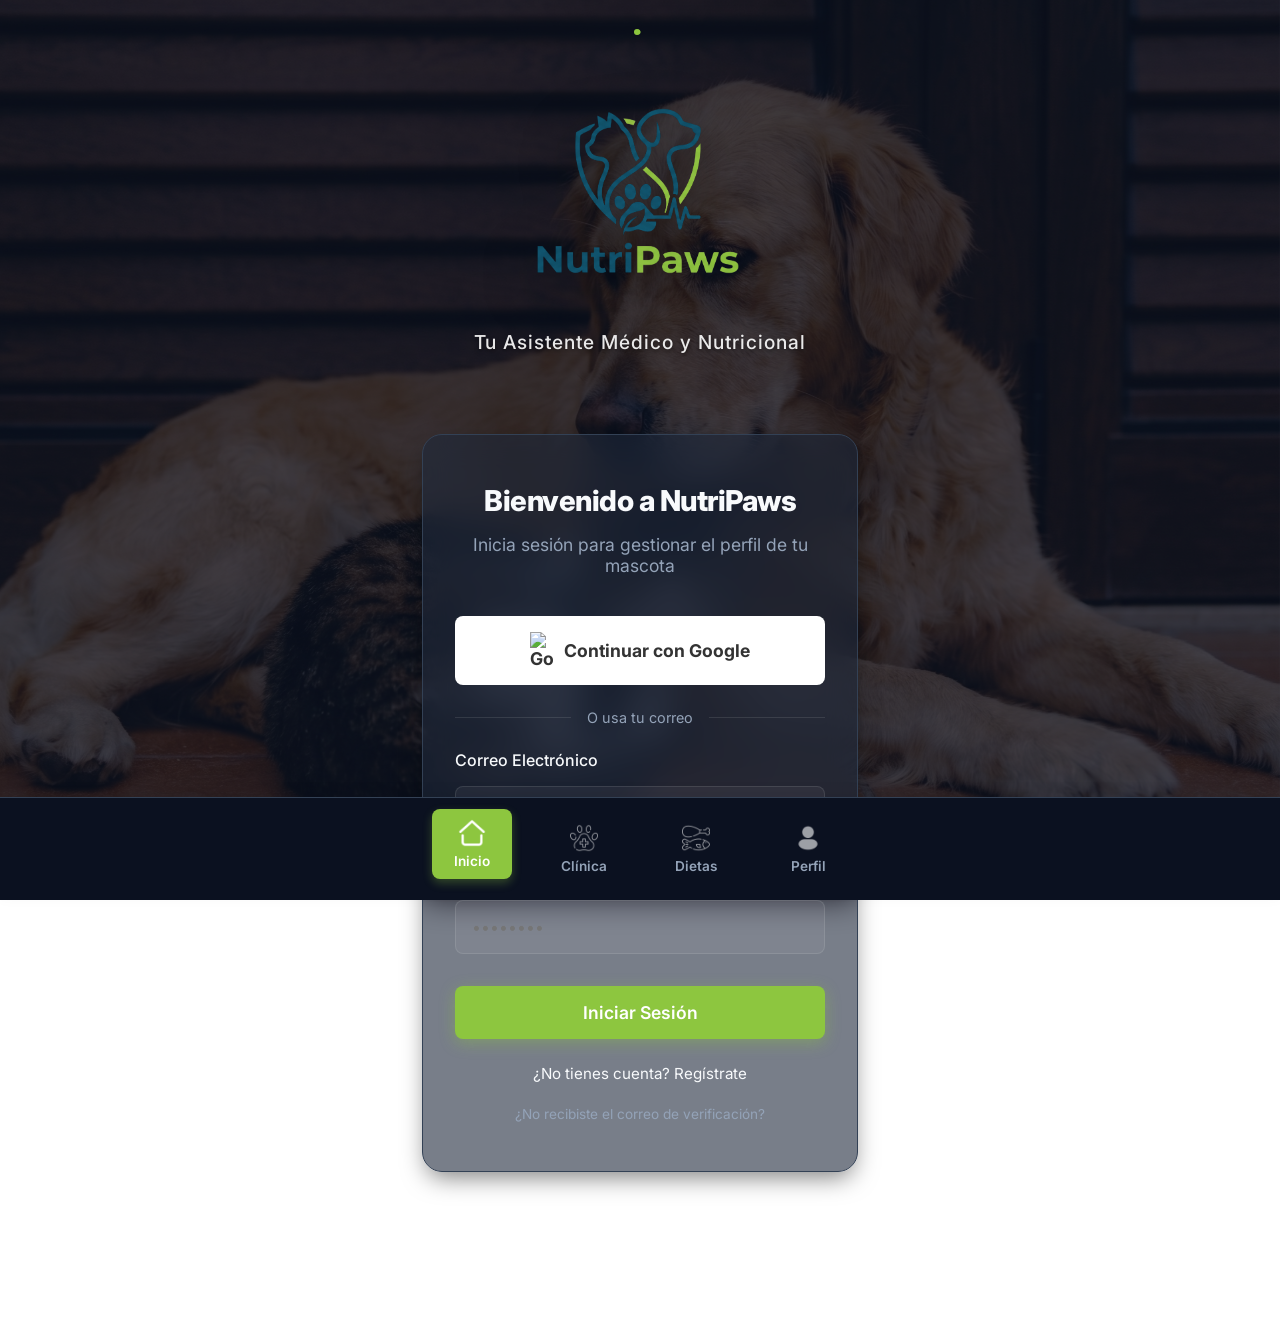
==== commit b5f45dd2: "Fix PC navigation visibility" ====
--- a/public/index.html
+++ b/public/index.html
@@ -47,6 +47,69 @@
             padding: 2rem;
             margin-top: 2rem;
         }
+    </style>
+
+    <style>
+    /* Forzar barra inferior en PC para que no desaparezca la navegacion */
+    @media (min-width: 769px) {
+        .bottom-bar {
+            display: flex !important;
+            position: fixed;
+            bottom: 0;
+            left: 0;
+            width: 100%;
+            background: var(--bg-color);
+            border-top: 1px solid var(--border-color);
+            justify-content: center;
+            gap: 2rem;
+            padding: 1rem;
+            z-index: 9998;
+            box-shadow: 0 -4px 15px rgba(0,0,0,0.05);
+        }
+        .bottom-nav-item {
+            display: flex;
+            flex-direction: column;
+            align-items: center;
+            background: transparent;
+            border: none;
+            color: var(--text-muted);
+            cursor: pointer;
+            padding: 0.5rem;
+            border-radius: 8px;
+            transition: all 0.2s;
+            width: 80px;
+            height: 70px;
+            justify-content: center;
+        }
+        .bottom-nav-item img {
+            width: 28px;
+            height: 28px;
+            opacity: 0.6;
+            transition: all 0.2s;
+            filter: invert(0);
+        }
+        [data-theme="dark"] .bottom-nav-item img {
+            filter: invert(1);
+        }
+        .bottom-nav-item.active {
+            background: var(--brand-green);
+            color: white;
+            transform: translateY(-5px);
+            box-shadow: 0 4px 10px rgba(141, 198, 63, 0.3);
+        }
+        .bottom-nav-item.active img {
+            opacity: 1;
+            filter: invert(1);
+        }
+        .bottom-nav-item span {
+            font-size: 0.85rem;
+            margin-top: 6px;
+            font-weight: 600;
+        }
+        main.container {
+            padding-bottom: 120px !important;
+        }
+    }
     </style>
 </head>
 <body>
@@ -65,7 +128,7 @@
         <button id="menu-trigger" style="background: rgba(255,255,255,0.15); border: 1px solid rgba(255,255,255,0.3); border-radius: 8px; width: 48px; height: 48px; color: white; cursor: pointer; font-size: 1.5rem; display: flex; align-items: center; justify-content: center; backdrop-filter: blur(10px); transition: all 0.2s ease;" title="Menú">☰</button>
         <div id="dropdown-menu" style="display: none; position: absolute; right: 0; top: 60px; background: rgba(15, 23, 42, 0.95); backdrop-filter: blur(15px); border: 1px solid rgba(255,255,255,0.1); border-radius: 12px; padding: 0.8rem; width: 220px; box-shadow: 0 10px 25px rgba(0,0,0,0.5);">
             <button id="theme-btn-menu" style="width: 100%; text-align: left; background: transparent; border: none; color: white; padding: 0.8rem; cursor: pointer; border-bottom: 1px solid rgba(255,255,255,0.05); font-size: 1rem; border-radius: 6px; transition: background 0.2s;">☀️ Cambiar Tema</button>
-            <button style="width: 100%; text-align: left; background: transparent; border: none; color: var(--text-muted); padding: 0.8rem; cursor: pointer; border-bottom: 1px solid rgba(255,255,255,0.05); font-size: 1rem; border-radius: 6px; transition: background 0.2s;">🎧 Soporte</button>
+            <button style="width: 100%; text-align: left; background: transparent; border: none; color: var(--text-muted); padding: 0.8rem; cursor: pointer; border-bottom: 1px solid rgba(255,255,255,0.05); font-size: 1rem; border-radius: 6px; transition: background 0.2s;">Soporte</button>
             <button id="btn-logout" style="width: 100%; text-align: left; background: transparent; border: none; color: #ff6b6b; padding: 0.8rem; cursor: pointer; font-size: 1rem; border-radius: 6px; transition: background 0.2s;">Cerrar Sesión</button>
         </div>
     </div>
@@ -120,8 +183,11 @@
 
     <!-- ================= VISTA 2: DASHBOARD ================= -->
     <main class="container view-section" id="view-dashboard" style="display: none; max-width: 1000px; width: 100%;">
-        <div style="display: flex; justify-content: space-between; align-items: center; flex-wrap: wrap; gap: 1.5rem; margin-bottom: 3rem;">
-            <h2 style="font-size: 2.2rem; margin: 0;">Hola, <span id="user-name-display">Usuario</span> <button id="edit-name-btn" style="background:none; border:none; color: var(--text-muted); cursor:pointer; font-size: 1.4rem; transition: transform 0.2s; margin-left: 0.5rem;" title="Editar nombre">✏️</button></h2>
+        
+        <!-- ================= TAB: INICIO ================= -->
+        <section id="tab-inicio" class="app-tab active-tab">
+            <div style="display: flex; justify-content: space-between; align-items: center; flex-wrap: wrap; gap: 1.5rem; margin-bottom: 3rem;">
+            <h2 style="font-size: 2.2rem; margin: 0;">Hola, <span id="user-name-display">Usuario</span> <button id="edit-name-btn" style="background:none; border:none; color: var(--text-muted); cursor:pointer; font-size: 1.4rem; transition: transform 0.2s; margin-left: 0.5rem;" title="Editar nombre"><svg width="20" height="20" viewBox="0 0 24 24" fill="none" stroke="currentColor" stroke-width="2" stroke-linecap="round" stroke-linejoin="round"><path d="M12 20h9"></path><path d="M16.5 3.5a2.121 2.121 0 0 1 3 3L7 19l-4 1 1-4L16.5 3.5z"></path></svg></button></h2>
             <div style="display: flex; gap: 1rem; flex-wrap: wrap;">
                 <button class="btn-emergency" id="btn-emergency-sos">
                     <svg width="24" height="24" viewBox="0 0 24 24" fill="none" stroke="currentColor" stroke-width="2" stroke-linecap="round" stroke-linejoin="round"><path d="M10.29 3.86L1.82 18a2 2 0 0 0 1.71 3h16.94a2 2 0 0 0 1.71-3L13.71 3.86a2 2 0 0 0-3.42 0z"></path><line x1="12" y1="9" x2="12" y2="13"></line><line x1="12" y1="17" x2="12.01" y2="17"></line></svg>
@@ -139,11 +205,15 @@
             </div>
         </div>
 
-        <!-- Módulo: Registros Médicos y Calendario -->
-        <div class="dashboard-grid" style="margin-bottom: 2.5rem;">
+        </section>
+
+        <!-- ================= TAB: CLÍNICA ================= -->
+        <section id="tab-clinica" class="app-tab">
+            <!-- Módulo: Registros Médicos y Calendario -->
+            <div class="dashboard-grid" style="margin-bottom: 2.5rem;">
             <div class="card" style="grid-column: span 2;">
                 <div style="display: flex; justify-content: space-between; align-items: center; margin-bottom: 1.5rem;">
-                    <h2 style="font-size: 1.5rem; margin: 0;">🏥 Registro Médico IA</h2>
+                    <h2 style="font-size: 1.5rem; margin: 0;">Registro Médico IA</h2>
                     <select id="medical-pet-select" style="padding: 0.5rem; border-radius: 8px; border: 1px solid rgba(255,255,255,0.2); background: rgba(0,0,0,0.3); color: white;"></select>
                 </div>
                 <p style="color: var(--text-muted); margin-bottom: 1.5rem; line-height: 1.6;">
@@ -166,7 +236,7 @@
 
             <!-- Columna 2: Calendario -->
             <div class="card" style="padding: 2rem;">
-                <h3 style="font-size: 1.3rem; margin-bottom: 1.5rem;">📅 Próximos Eventos</h3>
+                <h3 style="font-size: 1.3rem; margin-bottom: 1.5rem;">Próximos Eventos</h3>
                 <div id="calendar-events" style="margin-top: 1rem;">
                     <p style="color: var(--text-muted); font-size: 0.9rem;">No hay citas agendadas.</p>
                 </div>
@@ -188,7 +258,7 @@
             <div id="skinguard-upload-area" style="border: 2px dashed rgba(52, 211, 153, 0.4); border-radius: 12px; padding: 2rem; text-align: center; background: rgba(0,0,0,0.2); cursor: pointer; transition: all 0.3s; margin-bottom: 1.5rem; position: relative; overflow: hidden;">
                 <input type="file" id="skinguard-input" accept="image/*" style="position: absolute; top: 0; left: 0; width: 100%; height: 100%; opacity: 0; cursor: pointer;">
                 <div id="skinguard-upload-content">
-                    <div style="font-size: 3rem; margin-bottom: 1rem;">📷</div>
+                    <div style="margin-bottom: 1rem; color: #34d399;"><svg width="48" height="48" viewBox="0 0 24 24" fill="none" stroke="currentColor" stroke-width="2" stroke-linecap="round" stroke-linejoin="round"><path d="M23 19a2 2 0 0 1-2 2H3a2 2 0 0 1-2-2V8a2 2 0 0 1 2-2h4l2-3h6l2 3h4a2 2 0 0 1 2 2z"></path><circle cx="12" cy="13" r="4"></circle></svg></div>
                     <p style="font-size: 1.1rem; font-weight: bold; color: var(--text-main);">Toca para abrir la cámara o subir foto</p>
                     <p style="font-size: 0.9rem; color: var(--text-muted); margin-top: 0.5rem;">Formatos soportados: JPG, PNG</p>
                 </div>
@@ -214,7 +284,12 @@
             </div>
         </div>
 
-        <!-- Módulo: Calculadora Rápida -->
+            </div>
+        </section>
+
+        <!-- ================= TAB: DIETAS ================= -->
+        <section id="tab-dietas" class="app-tab">
+            <!-- Módulo: Calculadora Rápida -->
         <div class="card" style="padding: 2.5rem; text-align: center; border: 1px solid rgba(139, 92, 246, 0.3); background: linear-gradient(135deg, rgba(15, 23, 42, 0.8), rgba(30, 27, 75, 0.8));">
             <h3 style="font-size: 1.5rem; margin-bottom: 1rem; color: #a78bfa;">Calculadora Rápida</h3>
             <p style="color: var(--text-muted); margin-bottom: 2rem; font-size: 1.1rem;">¿Quieres calcular una dieta para una mascota que no es tuya?</p>
@@ -227,7 +302,7 @@
         <div class="card" style="margin-top: 2.5rem; padding: 2.5rem; border: 1px solid rgba(239, 68, 68, 0.3); background: linear-gradient(135deg, rgba(15, 23, 42, 0.8), rgba(127, 29, 29, 0.4));">
             <div style="display: flex; justify-content: space-between; align-items: center; margin-bottom: 1rem;">
                 <h3 style="font-size: 1.5rem; margin: 0; color: #f87171; display: flex; align-items: center; gap: 0.5rem;">
-                    💊 Dosificación de Emergencia
+                    Dosificación de Emergencia
                 </h3>
             </div>
             <p style="color: var(--text-muted); margin-bottom: 1.5rem; font-size: 0.95rem; max-width: 600px;">
@@ -238,8 +313,8 @@
                 <div class="form-group">
                     <label style="font-size: 1rem; color: var(--text-main);">Especie</label>
                     <select id="dose-species" style="width: 100%; padding: 1rem; border-radius: 8px; border: 1px solid rgba(255,255,255,0.2); background: rgba(0,0,0,0.3); color: white; font-size: 1rem;">
-                        <option value="perro">🐶 Perro</option>
-                        <option value="gato">🐱 Gato</option>
+                        <option value="perro">Perro</option>
+                        <option value="gato">Gato</option>
                     </select>
                 </div>
                 <div class="form-group">
@@ -264,6 +339,41 @@
                 <p id="dose-result-math" style="color: var(--text-muted); font-size: 0.9rem; text-align: center;"></p>
             </div>
         </div>
+            </div>
+        </section>
+
+        <!-- ================= TAB: PERFIL ================= -->
+        <section id="tab-perfil" class="app-tab">
+            <div class="card" style="padding: 2.5rem; text-align: center;">
+                <div id="profile-avatar-container" style="width: 80px; height: 80px; background: rgba(52, 211, 153, 0.2); border-radius: 50%; display: flex; align-items: center; justify-content: center; margin: 0 auto 1.5rem auto; cursor: pointer; position: relative; overflow: hidden; border: 2px solid transparent; transition: all 0.3s;" title="Cambiar foto de perfil">
+                    <img id="profile-avatar-img" src="assets/icons/user.png" style="width: 40px; filter: invert(1); opacity: 0.8; object-fit: cover; width: 100%; height: 100%;" alt="User">
+                    <div style="position: absolute; bottom: 0; background: rgba(0,0,0,0.6); width: 100%; text-align: center; font-size: 0.7rem; padding: 2px 0;">Editar</div>
+                    <input type="file" id="avatar-input" accept="image/*" style="display: none;">
+                </div>
+                <h3 style="font-size: 1.8rem; margin-bottom: 0.5rem;" id="profile-name-display">Usuario</h3>
+                <p style="color: var(--text-muted); margin-bottom: 2rem;">Gestiona tu cuenta y ajustes</p>
+                
+                <div style="display: flex; flex-direction: column; gap: 1rem; max-width: 400px; margin: 0 auto;">
+                    <button id="btn-profile-theme" class="btn-secondary" style="background: rgba(255,255,255,0.05); border: none; text-align: left; padding: 1.2rem; display: flex; align-items: center; gap: 1rem;">
+                        <svg width="20" height="20" viewBox="0 0 24 24" fill="none" stroke="currentColor" stroke-width="2"><path d="M21 12.79A9 9 0 1 1 11.21 3 7 7 0 0 0 21 12.79z"></path></svg>
+                        Cambiar Tema
+                    </button>
+                    <button id="btn-profile-support" class="btn-secondary" style="background: rgba(255,255,255,0.05); border: none; text-align: left; padding: 1.2rem; display: flex; align-items: center; gap: 1rem;">
+                        <svg width="20" height="20" viewBox="0 0 24 24" fill="none" stroke="currentColor" stroke-width="2"><circle cx="12" cy="12" r="10"></circle><path d="M9.09 9a3 3 0 0 1 5.83 1c0 2-3 3-3 3"></path><line x1="12" y1="17" x2="12.01" y2="17"></line></svg>
+                        Soporte
+                    </button>
+                    <button id="btn-profile-sub" class="btn-primary" style="background: linear-gradient(45deg, #10b981, #059669); border: none; text-align: left; padding: 1.2rem; display: flex; align-items: center; gap: 1rem; box-shadow: 0 4px 15px rgba(16, 185, 129, 0.3);">
+                        <svg width="20" height="20" viewBox="0 0 24 24" fill="none" stroke="currentColor" stroke-width="2"><polygon points="12 2 15.09 8.26 22 9.27 17 14.14 18.18 21.02 12 17.77 5.82 21.02 7 14.14 2 9.27 8.91 8.26 12 2"></polygon></svg>
+                        Suscripción UltraPaws
+                    </button>
+                    <button id="btn-profile-logout" class="btn-secondary" style="background: rgba(239, 68, 68, 0.1); border: 1px solid rgba(239, 68, 68, 0.2); color: #ef4444; text-align: left; padding: 1.2rem; display: flex; align-items: center; gap: 1rem; margin-top: 1rem;">
+                        <svg width="20" height="20" viewBox="0 0 24 24" fill="none" stroke="currentColor" stroke-width="2"><path d="M9 21H5a2 2 0 0 1-2-2V5a2 2 0 0 1 2-2h4"></path><polyline points="16 17 21 12 16 7"></polyline><line x1="21" y1="12" x2="9" y2="12"></line></svg>
+                        Cerrar Sesión
+                    </button>
+                </div>
+            </div>
+        </section>
+
     </main>
 
     <!-- ================= VISTA 2.5: CREAR PERFIL ================= -->
@@ -525,7 +635,8 @@
                 </ul>
                 
                 <!-- PayPal Button Container -->
-                <div id="paypal-button-container" style="margin-top: 2rem;"></div>
+                <button id="btn-show-paypal" class="btn-primary" style="width: 100%; padding: 1rem; margin-top: 1.5rem; border-radius: 8px; font-size: 1.1rem; font-weight: bold; background: linear-gradient(45deg, #10b981, #059669);">Pagar Suscripción</button>
+                <div id="paypal-button-container" style="margin-top: 1rem; display: none;"></div>
             </div>
             
             <button id="btn-back-dashboard-sub" class="btn-secondary" style="display: none; width: 100%; padding: 1rem; margin-bottom: 1rem;">
@@ -535,7 +646,7 @@
                 Cerrar Sesión
             </button>
             <p style="margin-top: 1.5rem; font-size: 0.9rem; color: var(--text-muted);">
-                ¿Prefieres pagar manual con Binance o Zinli? <a href="mailto:soporte@nutripaws.com" style="color: var(--brand-green);">Contáctanos</a>
+                ¿Prefieres pagar manual con Binance o Zinli? <a href="https://wa.me/584121287701" target="_blank" style="color: var(--brand-green);">Contáctanos</a>
             </p>
         </div>
     </main>
@@ -595,10 +706,30 @@
         </div>
     </footer>
 
+    <!-- ================= BOTTOM NAVIGATION BAR ================= -->
+    <nav class="bottom-bar" id="bottom-nav" style="display: none;">
+        <button class="bottom-nav-item active" onclick="switchTab('tab-inicio')">
+            <img src="assets/icons/home-page.png" alt="Inicio">
+            <span>Inicio</span>
+        </button>
+        <button class="bottom-nav-item" onclick="switchTab('tab-clinica')">
+            <img src="assets/icons/veterinary.png" alt="Clínica">
+            <span>Clínica</span>
+        </button>
+        <button class="bottom-nav-item" onclick="switchTab('tab-dietas')">
+            <img src="assets/icons/fish.png" alt="Dietas">
+            <span>Dietas</span>
+        </button>
+        <button class="bottom-nav-item" onclick="switchTab('tab-perfil')">
+            <img src="assets/icons/user.png" alt="Perfil">
+            <span>Perfil</span>
+        </button>
+    </nav>
+
     <!-- SDK de PayPal (Live) -->
     <script src="https://www.paypal.com/sdk/js?client-id=AcYQgTvYLjNELcrzArrXrwDYtq9lCYixoyQyKz-NMwlbt9pAhJm5HyfOIWhk3l3qa_LDGLW-SZEo8uWI&vault=true&intent=subscription" data-sdk-integration-source="button-factory"></script>
 
-    <script type="module" src="firebase-auth.js?v=31"></script>
-    <script src="app.js?v=31"></script>
+    <script type="module" src="firebase-auth.js?v=33"></script>
+    <script src="app.js?v=33"></script>
 </body>
 </html>
--- a/public/styles.css
+++ b/public/styles.css
@@ -438,6 +438,14 @@
     to { opacity: 1; transform: translateY(0); }
 }
 
+.app-tab {
+    display: none;
+}
+.app-tab.active-tab {
+    display: block;
+    animation: fadeIn 0.3s ease;
+}
+
 @keyframes spin {
     to { transform: rotate(360deg); }
 }
@@ -470,7 +478,7 @@
     }
     .btn-emergency {
         top: auto;
-        bottom: 1.5rem;
+        bottom: 90px;
         left: 1.5rem;
         width: 60px;
         height: 60px;
@@ -481,4 +489,70 @@
     .emergency-text {
         display: none;
     }
-}
+    
+    .bottom-bar {
+        display: flex;
+        position: fixed;
+        bottom: 0;
+        left: 0;
+        width: 100%;
+        background: var(--bg-color);
+        border-top: 1px solid var(--border-color);
+        justify-content: space-around;
+        padding: 0.5rem 1rem;
+        z-index: 9998;
+        padding-bottom: env(safe-area-inset-bottom, 1rem); /* iPhone safe area */
+    }
+    .bottom-nav-item {
+        display: flex;
+        flex-direction: column;
+        align-items: center;
+        background: transparent;
+        border: none;
+        color: var(--text-muted);
+        cursor: pointer;
+        padding: 0.5rem;
+        border-radius: 8px;
+        transition: all 0.2s;
+        width: 60px;
+        height: 60px;
+        justify-content: center;
+    }
+    .bottom-nav-item img {
+        width: 24px;
+        height: 24px;
+        opacity: 0.6;
+        transition: all 0.2s;
+        filter: invert(0);
+    }
+    [data-theme="dark"] .bottom-nav-item img {
+        filter: invert(1);
+    }
+    .bottom-nav-item.active {
+        background: var(--brand-green);
+        color: white;
+    }
+    .bottom-nav-item.active img {
+        opacity: 1;
+        filter: invert(1); /* Siempre blanco en fondo verde */
+    }
+    .bottom-nav-item span {
+        font-size: 0.7rem;
+        margin-top: 4px;
+        font-weight: 600;
+    }
+    #menu-trigger {
+        display: none !important;
+    }
+    /* Añadir padding al dashboard para que la barra no tape el contenido */
+    #view-dashboard {
+        padding-bottom: 80px;
+    }
+}
+
+/* Ocultar la barra en PC */
+@media (min-width: 769px) {
+    .bottom-bar {
+        display: none !important;
+    }
+}
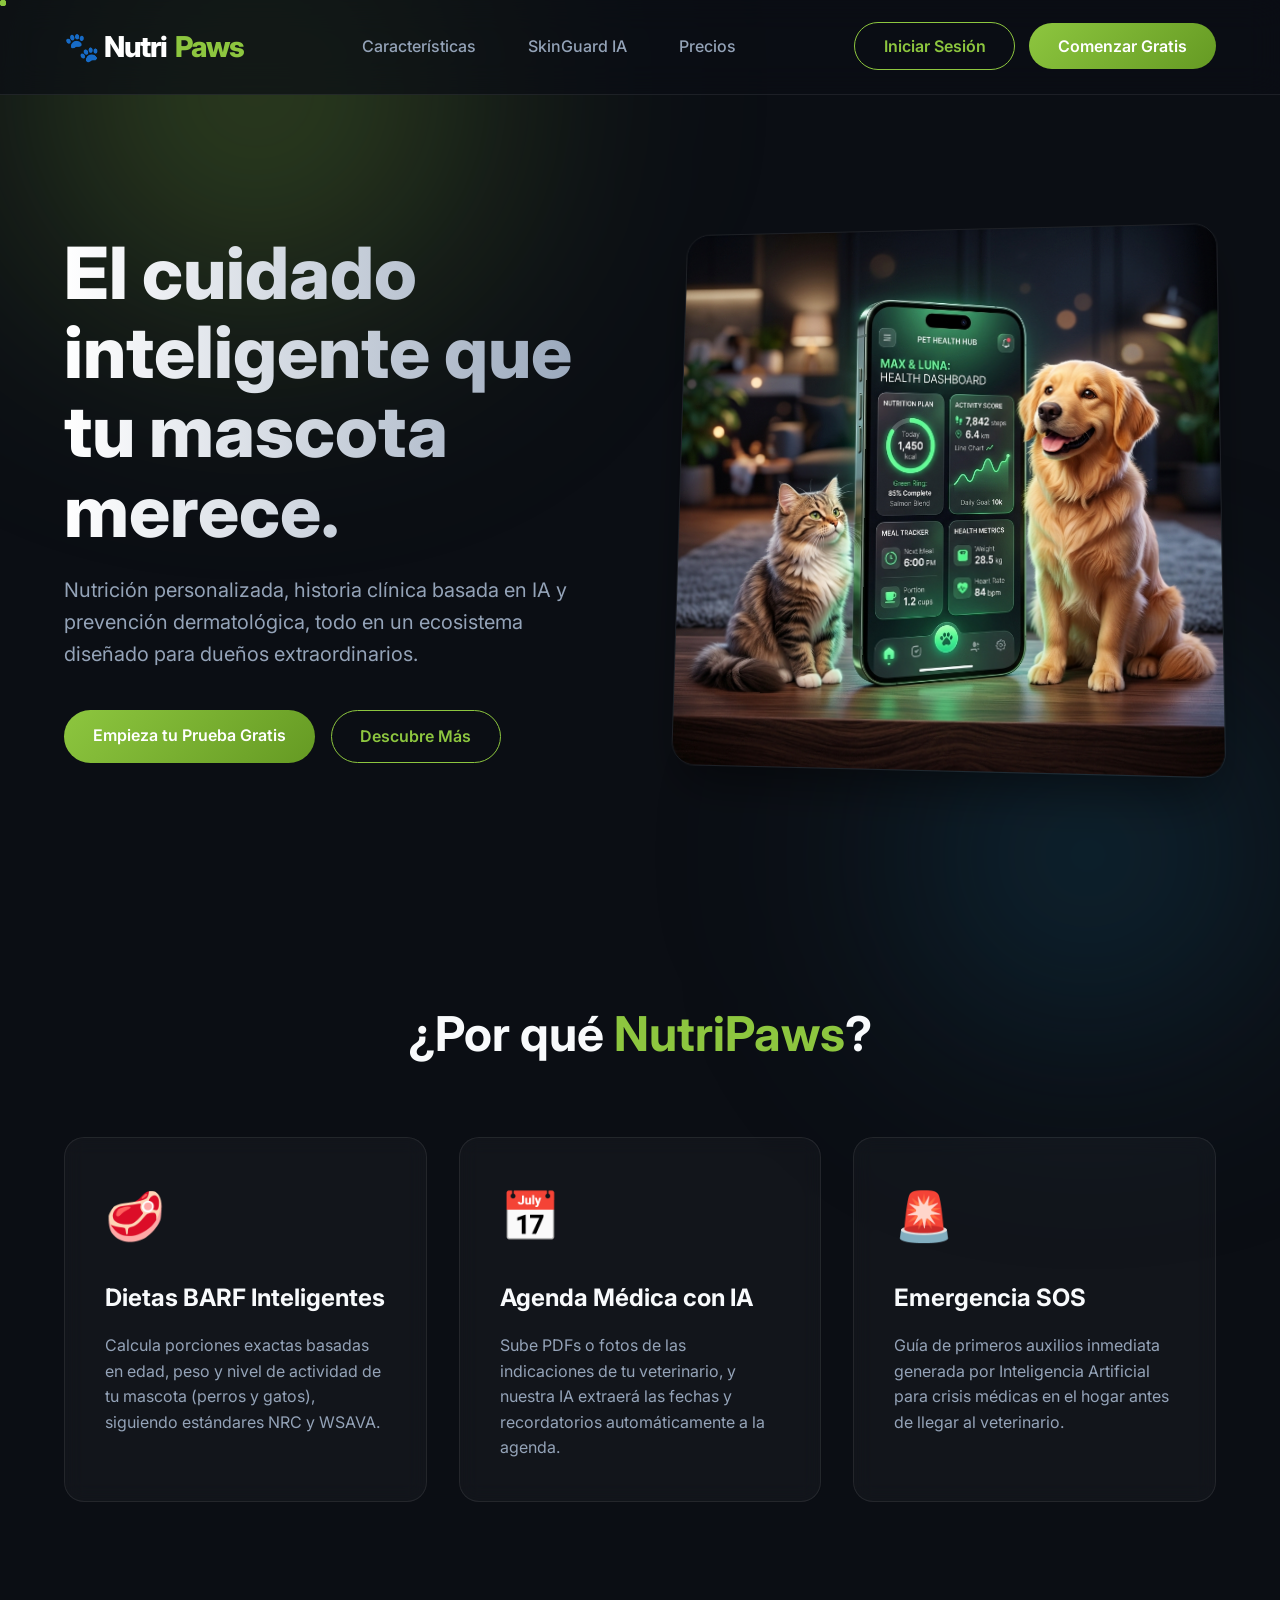
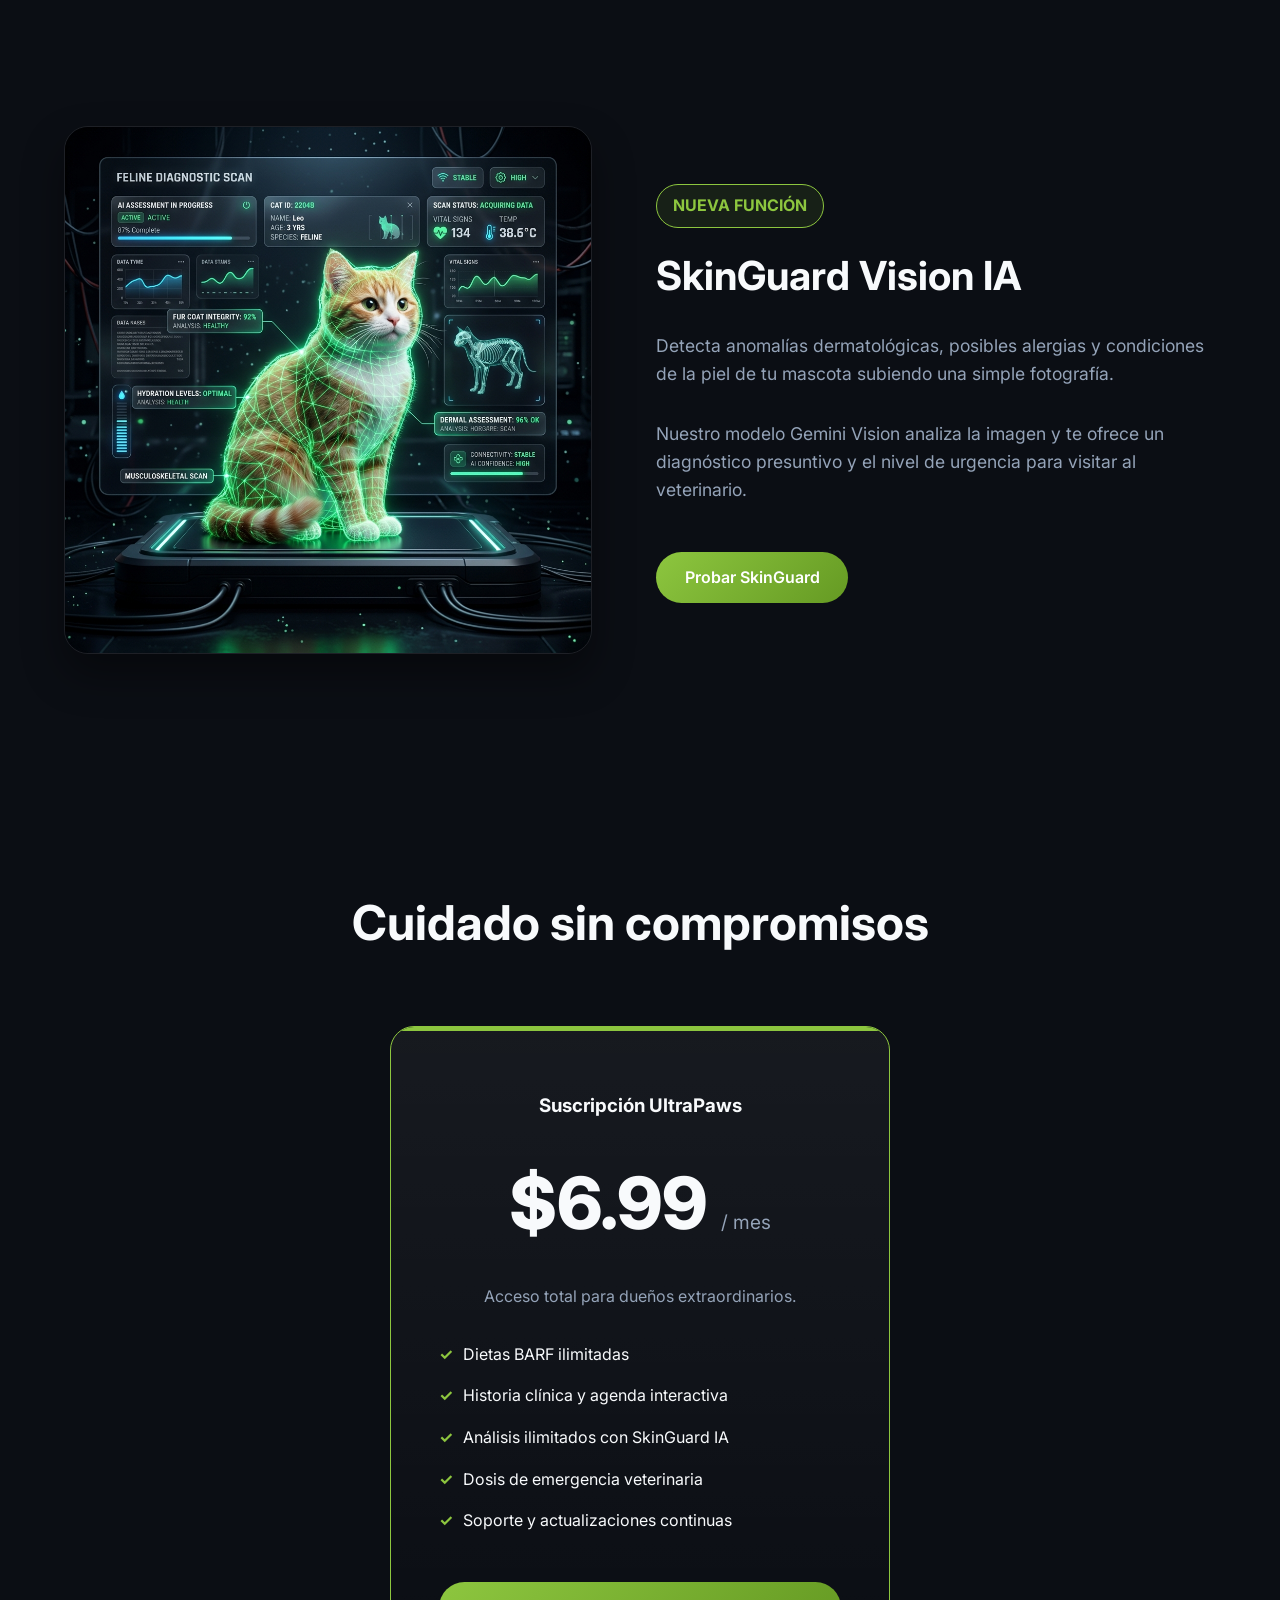
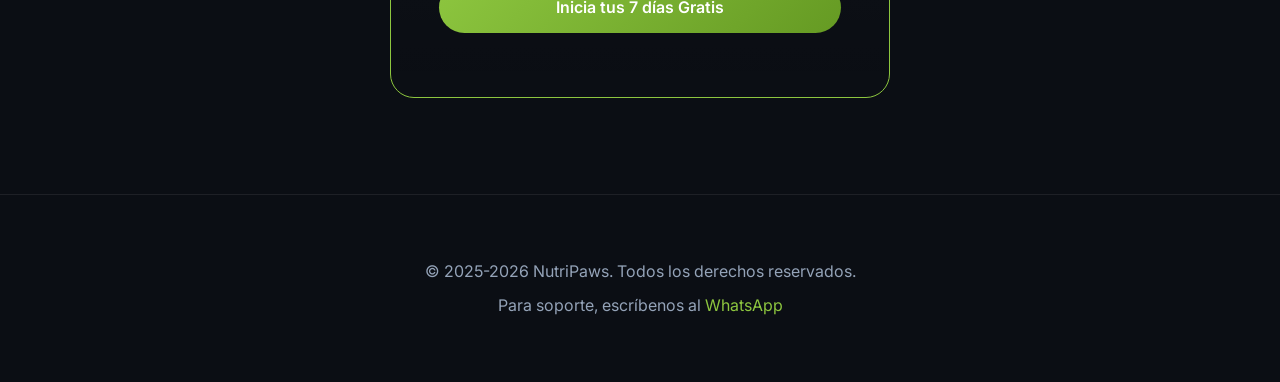
==== commit e09acbfc: "feat: complete Nutripaws refactoring, add landing page, secure API and optimize UI" ====
--- a/public/index.html
+++ b/public/index.html
@@ -1,735 +1,159 @@
 <!DOCTYPE html>
-<html lang="es" data-theme="dark">
+<html lang="es">
 <head>
     <meta charset="UTF-8">
     <meta name="viewport" content="width=device-width, initial-scale=1.0">
-    <title>NutriPaws | El Mejor Asistente de Salud y Nutrición para tu Mascota</title>
+    <title>NutriPaws | Salud e IA para tu Mascota</title>
     
-    <!-- SEO Básico -->
-    <meta name="description" content="NutriPaws es tu asistente inteligente para mascotas. Calcula dietas BARF, agenda chequeos médicos, guarda historiales y detecta problemas de piel con nuestra IA dermatológica.">
-    <meta name="keywords" content="mascotas, nutrición canina, dieta BARF, veterinario IA, salud animal, perros, gatos, calendario mascotas">
-    <meta name="author" content="NutriPaws">
-    <meta name="robots" content="index, follow">
-
-    <!-- Open Graph (Facebook, LinkedIn, WhatsApp) -->
-    <meta property="og:title" content="NutriPaws | Asistente Inteligente para Mascotas">
-    <meta property="og:description" content="Calcula dietas, analiza la piel con IA y agenda los chequeos de tu mejor amigo.">
+    <meta name="description" content="NutriPaws es tu asistente inteligente para el cuidado de mascotas. Calcula dietas BARF, obtén diagnósticos dermatológicos con IA y agenda sus chequeos.">
+    <meta property="og:title" content="NutriPaws | El futuro del cuidado animal">
+    <meta property="og:description" content="La herramienta definitiva para dueños responsables. Nutrición, calendario y diagnósticos con IA en un solo lugar.">
     <meta property="og:type" content="website">
-    <meta property="og:url" content="https://nutripaws.app">
-    <meta property="og:image" content="https://nutripaws.app/assets/logo-fondo.png">
-
-    <!-- Twitter Cards -->
-    <meta name="twitter:card" content="summary_large_image">
-    <meta name="twitter:title" content="NutriPaws | Salud e IA para tu Mascota">
-    <meta name="twitter:description" content="La herramienta definitiva para dueños responsables. Nutrición, calendario y diagnósticos con IA.">
-
+    <meta property="og:url" content="https://nutri-paws.vercel.app">
+    <meta property="og:image" content="https://nutri-paws.vercel.app/assets/img/hero.png">
+    
     <link rel="icon" type="image/png" href="assets/logo-fondo.png">
     <link href="https://fonts.googleapis.com/css2?family=Inter:wght@400;500;600;700;800&display=swap" rel="stylesheet">
-    <link rel="stylesheet" href="styles.css?v=4">
-    <script src="https://cdnjs.cloudflare.com/ajax/libs/html2pdf.js/0.10.1/html2pdf.bundle.min.js"></script>
-    <style>
-        /* Ajustes extra para descompactar la UI */
-        .dashboard-grid {
-            display: grid;
-            grid-template-columns: 1fr 1fr;
-            gap: 2rem; /* Más espacio */
-        }
-        @media (max-width: 768px) {
-            .dashboard-grid {
-                grid-template-columns: 1fr;
-            }
-            .view-section {
-                padding: 1rem;
-                margin-top: 1rem;
-            }
-        }
-        .view-section {
-            padding: 2rem;
-            margin-top: 2rem;
-        }
-    </style>
-
-    <style>
-    /* Forzar barra inferior en PC para que no desaparezca la navegacion */
-    @media (min-width: 769px) {
-        .bottom-bar {
-            display: flex !important;
-            position: fixed;
-            bottom: 0;
-            left: 0;
-            width: 100%;
-            background: var(--bg-color);
-            border-top: 1px solid var(--border-color);
-            justify-content: center;
-            gap: 2rem;
-            padding: 1rem;
-            z-index: 9998;
-            box-shadow: 0 -4px 15px rgba(0,0,0,0.05);
-        }
-        .bottom-nav-item {
-            display: flex;
-            flex-direction: column;
-            align-items: center;
-            background: transparent;
-            border: none;
-            color: var(--text-muted);
-            cursor: pointer;
-            padding: 0.5rem;
-            border-radius: 8px;
-            transition: all 0.2s;
-            width: 80px;
-            height: 70px;
-            justify-content: center;
-        }
-        .bottom-nav-item img {
-            width: 28px;
-            height: 28px;
-            opacity: 0.6;
-            transition: all 0.2s;
-            filter: invert(0);
-        }
-        [data-theme="dark"] .bottom-nav-item img {
-            filter: invert(1);
-        }
-        .bottom-nav-item.active {
-            background: var(--brand-green);
-            color: white;
-            transform: translateY(-5px);
-            box-shadow: 0 4px 10px rgba(141, 198, 63, 0.3);
-        }
-        .bottom-nav-item.active img {
-            opacity: 1;
-            filter: invert(1);
-        }
-        .bottom-nav-item span {
-            font-size: 0.85rem;
-            margin-top: 6px;
-            font-weight: 600;
-        }
-        main.container {
-            padding-bottom: 120px !important;
-        }
-    }
-    </style>
+    <link rel="stylesheet" href="landing.css">
 </head>
 <body>
-    <input type="file" id="dashboard-avatar-upload" accept="image/*" style="display: none;">
-    <div class="hero-bg"></div>
-    <div class="hero-overlay"></div>
-    
-    <!-- Menú Desplegable y Botón Premium (Totalmente Arriba a la Derecha) -->
-    <div class="user-menu" id="user-menu-container" style="display: none; position: fixed; top: 1.5rem; right: 1.5rem; z-index: 1000; align-items: center; gap: 0.8rem;">
-        <div style="display: flex; flex-direction: column; align-items: flex-end;">
-            <button id="btn-upgrade-early" class="btn-primary" style="display: none; padding: 0.6rem 1.2rem; font-size: 0.9rem; font-weight: bold; box-shadow: 0 4px 15px rgba(34, 197, 94, 0.4);">
-                Únete a UltraPaws
-            </button>
-            <span id="trial-days-left" style="display: none; color: var(--brand-green); font-size: 0.75rem; margin-top: 0.3rem; font-weight: 600;"></span>
+    <div class="glow-bg"></div>
+    <div class="glow-bg-2"></div>
+
+    <header>
+        <a href="#" class="logo">🐾 Nutri<span>Paws</span></a>
+        <nav class="nav-links">
+            <a href="#features">Características</a>
+            <a href="#ai">SkinGuard IA</a>
+            <a href="#pricing">Precios</a>
+        </nav>
+        <div>
+            <a href="app.html" class="btn-outline">Iniciar Sesión</a>
+            <a href="app.html" class="btn-primary" style="margin-left: 10px;">Comenzar Gratis</a>
         </div>
-        <button id="menu-trigger" style="background: rgba(255,255,255,0.15); border: 1px solid rgba(255,255,255,0.3); border-radius: 8px; width: 48px; height: 48px; color: white; cursor: pointer; font-size: 1.5rem; display: flex; align-items: center; justify-content: center; backdrop-filter: blur(10px); transition: all 0.2s ease;" title="Menú">☰</button>
-        <div id="dropdown-menu" style="display: none; position: absolute; right: 0; top: 60px; background: rgba(15, 23, 42, 0.95); backdrop-filter: blur(15px); border: 1px solid rgba(255,255,255,0.1); border-radius: 12px; padding: 0.8rem; width: 220px; box-shadow: 0 10px 25px rgba(0,0,0,0.5);">
-            <button id="theme-btn-menu" style="width: 100%; text-align: left; background: transparent; border: none; color: white; padding: 0.8rem; cursor: pointer; border-bottom: 1px solid rgba(255,255,255,0.05); font-size: 1rem; border-radius: 6px; transition: background 0.2s;">☀️ Cambiar Tema</button>
-            <button style="width: 100%; text-align: left; background: transparent; border: none; color: var(--text-muted); padding: 0.8rem; cursor: pointer; border-bottom: 1px solid rgba(255,255,255,0.05); font-size: 1rem; border-radius: 6px; transition: background 0.2s;">Soporte</button>
-            <button id="btn-logout" style="width: 100%; text-align: left; background: transparent; border: none; color: #ff6b6b; padding: 0.8rem; cursor: pointer; font-size: 1rem; border-radius: 6px; transition: background 0.2s;">Cerrar Sesión</button>
-        </div>
-    </div>
-    
-    <header style="display: flex; flex-direction: column; align-items: center; justify-content: center; width: 100%; margin-top: 3rem; margin-bottom: 1rem;">
-        <div class="logo" style="text-align: center;">
-            <img src="assets/logo-transparente.png" alt="NutriPaws Logo" style="height: 220px; max-width: 90vw; object-fit: contain; filter: drop-shadow(0 15px 25px rgba(0,0,0,0.5)); transition: transform 0.3s ease;">
-        </div>
-        <p class="subtitle" id="header-subtitle" style="margin-top: 1rem; font-size: 1.2rem; font-weight: 500; color: rgba(255,255,255,0.9); letter-spacing: 1px;">Tu Asistente Médico y Nutricional</p>
     </header>
 
-    <!-- ================= VISTA 1: LOGIN ================= -->
-    <main class="container view-section" id="view-login" style="max-width: 500px;">
-        <div class="card" style="text-align: center; padding: 3rem 2rem;">
-            <h2 id="auth-title" style="margin-bottom: 1rem; font-size: 1.8rem;">Bienvenido a NutriPaws</h2>
-            <p id="auth-subtitle" style="color: var(--text-muted); margin-bottom: 2.5rem; font-size: 1.1rem;">Inicia sesión para gestionar el perfil de tu mascota</p>
-            <div id="login-container">
-                <button id="btn-login-google" style="width: 100%; padding: 1rem; margin-bottom: 1.5rem; border-radius: 8px; border: none; background: white; color: #333; font-weight: bold; font-size: 1.1rem; cursor: pointer; display: flex; align-items: center; justify-content: center; gap: 10px; transition: transform 0.2s;">
-                    <img src="https://www.gstatic.com/firebasejs/ui/2.0.0/images/auth/google.svg" style="width: 24px;" alt="Google">
-                    Continuar con Google
-                </button>
-                  <div style="display: flex; align-items: center; margin-bottom: 1.5rem;">
-                    <div style="flex: 1; height: 1px; background: rgba(255,255,255,0.1);"></div>
-                    <span style="padding: 0 1rem; color: var(--text-muted); font-size: 0.9rem;">O usa tu correo</span>
-                    <div style="flex: 1; height: 1px; background: rgba(255,255,255,0.1);"></div>
-                </div>
-
-                <form id="login-form">
-                    <div class="form-group" style="text-align: left; margin-bottom: 1.5rem;">
-                        <label style="font-size: 1rem;">Correo Electrónico</label>
-                        <input type="email" id="login-email" placeholder="ejemplo@correo.com" required style="padding: 1rem; font-size: 1rem; width: 100%; box-sizing: border-box; background: rgba(255,255,255,0.05); border: 1px solid rgba(255,255,255,0.1); color: white; border-radius: 8px; margin-top: 0.5rem;">
-                    </div>
-                    <div class="form-group" style="text-align: left; margin-bottom: 2rem;">
-                        <label style="font-size: 1rem;">Contraseña</label>
-                        <input type="password" id="login-password" placeholder="••••••••" required minlength="6" style="padding: 1rem; font-size: 1rem; width: 100%; box-sizing: border-box; background: rgba(255,255,255,0.05); border: 1px solid rgba(255,255,255,0.1); color: white; border-radius: 8px; margin-top: 0.5rem;">
-                    </div>
-                    <div class="form-group" id="confirm-password-group" style="display: none; text-align: left; margin-bottom: 2rem;">
-                        <label style="font-size: 1rem;">Confirmar Contraseña</label>
-                        <input type="password" id="login-password-confirm" placeholder="••••••••" minlength="6" style="padding: 1rem; font-size: 1rem; width: 100%; box-sizing: border-box; background: rgba(255,255,255,0.05); border: 1px solid rgba(255,255,255,0.1); color: white; border-radius: 8px; margin-top: 0.5rem;">
-                    </div>
-                    <button type="submit" id="btn-submit-email" class="btn-primary" style="width: 100%; padding: 1rem; font-size: 1.1rem; border-radius: 8px;">Iniciar Sesión</button>
-                    
-                    <div style="text-align: center; margin-top: 1.5rem;">
-                        <a href="#" id="toggle-auth-mode" style="color: var(--primary); text-decoration: none; font-size: 0.95rem;">¿No tienes cuenta? Regístrate</a>
-                        <br><br>
-                        <a href="#" id="help-resend-email" style="color: var(--text-muted); text-decoration: none; font-size: 0.85rem; display: inline-block;">¿No recibiste el correo de verificación?</a>
-                    </div>
-                </form>
+    <section class="hero">
+        <div class="hero-content">
+            <h1>El cuidado inteligente que tu mascota merece.</h1>
+            <p>Nutrición personalizada, historia clínica basada en IA y prevención dermatológica, todo en un ecosistema diseñado para dueños extraordinarios.</p>
+            <div class="hero-buttons">
+                <a href="app.html" class="btn-primary">Empieza tu Prueba Gratis</a>
+                <a href="#features" class="btn-outline">Descubre Más</a>
             </div>
         </div>
-    </main>
+        <div class="hero-image">
+            <img src="assets/img/hero.png" alt="NutriPaws Dashboard en Smartphone junto a perro y gato">
+        </div>
+    </section>
 
-    <!-- ================= VISTA 2: DASHBOARD ================= -->
-    <main class="container view-section" id="view-dashboard" style="display: none; max-width: 1000px; width: 100%;">
-        
-        <!-- ================= TAB: INICIO ================= -->
-        <section id="tab-inicio" class="app-tab active-tab">
-            <div style="display: flex; justify-content: space-between; align-items: center; flex-wrap: wrap; gap: 1.5rem; margin-bottom: 3rem;">
-            <h2 style="font-size: 2.2rem; margin: 0;">Hola, <span id="user-name-display">Usuario</span> <button id="edit-name-btn" style="background:none; border:none; color: var(--text-muted); cursor:pointer; font-size: 1.4rem; transition: transform 0.2s; margin-left: 0.5rem;" title="Editar nombre"><svg width="20" height="20" viewBox="0 0 24 24" fill="none" stroke="currentColor" stroke-width="2" stroke-linecap="round" stroke-linejoin="round"><path d="M12 20h9"></path><path d="M16.5 3.5a2.121 2.121 0 0 1 3 3L7 19l-4 1 1-4L16.5 3.5z"></path></svg></button></h2>
-            <div style="display: flex; gap: 1rem; flex-wrap: wrap;">
-                <button class="btn-emergency" id="btn-emergency-sos">
-                    <svg width="24" height="24" viewBox="0 0 24 24" fill="none" stroke="currentColor" stroke-width="2" stroke-linecap="round" stroke-linejoin="round"><path d="M10.29 3.86L1.82 18a2 2 0 0 0 1.71 3h16.94a2 2 0 0 0 1.71-3L13.71 3.86a2 2 0 0 0-3.42 0z"></path><line x1="12" y1="9" x2="12" y2="13"></line><line x1="12" y1="17" x2="12.01" y2="17"></line></svg>
-                    <span class="emergency-text">Emergencia</span>
-                </button>
-                <button class="btn-primary" id="btn-goto-create-pet" style="padding: 1rem 2rem; font-size: 1.1rem; border-radius: 12px; transition: transform 0.2s;">+ Añadir Mascota</button>
+    <section id="features" class="features">
+        <h2 class="section-title">¿Por qué <span>NutriPaws</span>?</h2>
+        <div class="feature-grid">
+            <div class="feature-card">
+                <div class="feature-icon">🥩</div>
+                <h3>Dietas BARF Inteligentes</h3>
+                <p>Calcula porciones exactas basadas en edad, peso y nivel de actividad de tu mascota (perros y gatos), siguiendo estándares NRC y WSAVA.</p>
+            </div>
+            <div class="feature-card">
+                <div class="feature-icon">📅</div>
+                <h3>Agenda Médica con IA</h3>
+                <p>Sube PDFs o fotos de las indicaciones de tu veterinario, y nuestra IA extraerá las fechas y recordatorios automáticamente a la agenda.</p>
+            </div>
+            <div class="feature-card">
+                <div class="feature-icon">🚨</div>
+                <h3>Emergencia SOS</h3>
+                <p>Guía de primeros auxilios inmediata generada por Inteligencia Artificial para crisis médicas en el hogar antes de llegar al veterinario.</p>
             </div>
         </div>
+    </section>
 
-        <!-- Contenedor Dinámico de Mascotas -->
-        <div id="pets-list-container" style="margin-bottom: 3rem; display: flex; flex-direction: column; gap: 1.5rem;">
-            <div style="text-align: center; padding: 3rem; background: rgba(15, 23, 42, 0.4); border-radius: 20px; border: 2px dashed rgba(255,255,255,0.1);">
-                <p style="color: var(--text-muted); font-size: 1.2rem; margin-bottom: 1rem;">No tienes mascotas registradas aún.</p>
-                <p style="color: var(--text-muted); font-size: 1rem;">Añade tu primer peludo para comenzar.</p>
-            </div>
+    <section id="ai" class="feature-split">
+        <div class="feature-split-img">
+            <img src="assets/img/ai.png" alt="SkinGuard AI escaneando piel de gato">
         </div>
+        <div class="feature-split-content">
+            <div style="display:inline-block; background:rgba(141,198,63,0.1); color:var(--brand-green); padding:0.5rem 1rem; border-radius:50px; font-weight:bold; margin-bottom:1rem; border:1px solid var(--brand-green);">NUEVA FUNCIÓN</div>
+            <h2>SkinGuard Vision IA</h2>
+            <p>Detecta anomalías dermatológicas, posibles alergias y condiciones de la piel de tu mascota subiendo una simple fotografía.</p>
+            <p>Nuestro modelo Gemini Vision analiza la imagen y te ofrece un diagnóstico presuntivo y el nivel de urgencia para visitar al veterinario.</p>
+            <a href="app.html" class="btn-primary" style="display:inline-block; margin-top:1rem;">Probar SkinGuard</a>
+        </div>
+    </section>
 
-        </section>
+    <section id="pricing" class="pricing">
+        <h2 class="section-title">Cuidado sin compromisos</h2>
+        <div class="pricing-card">
+            <h3>Suscripción UltraPaws</h3>
+            <div class="price">$6.99 <span>/ mes</span></div>
+            <p style="color:var(--text-muted)">Acceso total para dueños extraordinarios.</p>
+            <ul class="pricing-list">
+                <li>Dietas BARF ilimitadas</li>
+                <li>Historia clínica y agenda interactiva</li>
+                <li>Análisis ilimitados con SkinGuard IA</li>
+                <li>Dosis de emergencia veterinaria</li>
+                <li>Soporte y actualizaciones continuas</li>
+            </ul>
+            <a href="app.html" class="btn-primary" style="display:block; width:100%; text-align:center;">Inicia tus 7 días Gratis</a>
+        </div>
+    </section>
 
-        <!-- ================= TAB: CLÍNICA ================= -->
-        <section id="tab-clinica" class="app-tab">
-            <!-- Módulo: Registros Médicos y Calendario -->
-            <div class="dashboard-grid" style="margin-bottom: 2.5rem;">
-            <div class="card" style="grid-column: span 2;">
-                <div style="display: flex; justify-content: space-between; align-items: center; margin-bottom: 1.5rem;">
-                    <h2 style="font-size: 1.5rem; margin: 0;">Registro Médico IA</h2>
-                    <select id="medical-pet-select" style="padding: 0.5rem; border-radius: 8px; border: 1px solid rgba(255,255,255,0.2); background: rgba(0,0,0,0.3); color: white;"></select>
-                </div>
-                <p style="color: var(--text-muted); margin-bottom: 1.5rem; line-height: 1.6;">
-                    Escribe notas o sube un documento. La IA de NutriPaws extraerá los eventos (vacunas, medicinas, chequeos) y los añadirá a la agenda de la mascota seleccionada automáticamente.
-                </p>
-                
-                <form id="medical-form">
-                    <textarea id="medical-notes" placeholder="Ej: Hoy le tocaba la Séxtuple pero el doc dijo que volvamos en 5 días..." style="width: 100%; height: 120px; padding: 1rem; border-radius: 12px; border: 1px solid rgba(255,255,255,0.1); background: rgba(0,0,0,0.3); color: white; font-family: inherit; margin-bottom: 1.5rem; resize: none; font-size: 1rem;"></textarea>
-                    
-                    <div style="display: flex; gap: 1rem; flex-wrap: wrap;">
-                        <button id="btn-process-medical" class="btn-primary" style="flex: 1;">Analizar y Agendar</button>
-                        <button type="button" id="btn-upload-medical-doc" class="btn-secondary" style="flex: 1; display: flex; align-items: center; justify-content: center; gap: 8px;">
-                            <svg width="20" height="20" viewBox="0 0 24 24" fill="none" stroke="currentColor" stroke-width="2" stroke-linecap="round" stroke-linejoin="round"><path d="M14 2H6a2 2 0 0 0-2 2v16a2 2 0 0 0 2 2h12a2 2 0 0 0 2-2V8z"></path><polyline points="14 2 14 8 20 8"></polyline><line x1="12" y1="18" x2="12" y2="12"></line><line x1="9" y1="15" x2="15" y2="15"></line></svg>
-                            Subir PDF/Foto
-                        </button>
-                        <input type="file" id="medical-doc-input" accept=".pdf,image/*" style="display: none;">
-                    </div>
-                </form>
-            </div>
-
-            <!-- Columna 2: Calendario -->
-            <div class="card" style="padding: 2rem;">
-                <h3 style="font-size: 1.3rem; margin-bottom: 1.5rem;">Próximos Eventos</h3>
-                <div id="calendar-events" style="margin-top: 1rem;">
-                    <p style="color: var(--text-muted); font-size: 0.9rem;">No hay citas agendadas.</p>
-                </div>
-            </div>
-        </div>
-
-        <!-- Módulo: AI-SkinGuard -->
-        <div class="card" style="margin-bottom: 2.5rem; padding: 2.5rem; border: 1px solid rgba(16, 185, 129, 0.3); background: linear-gradient(135deg, rgba(15, 23, 42, 0.8), rgba(6, 78, 59, 0.4));">
-            <div style="display: flex; justify-content: space-between; align-items: center; margin-bottom: 1rem;">
-                <h3 style="font-size: 1.5rem; margin: 0; color: #34d399; display: flex; align-items: center; gap: 0.5rem;">
-                    Análisis de Piel
-                </h3>
-                <select id="skin-pet-select" style="padding: 0.5rem; border-radius: 8px; border: 1px solid rgba(255,255,255,0.2); background: rgba(0,0,0,0.3); color: white;"></select>
-            </div>
-            <p style="color: var(--text-muted); margin-bottom: 1.5rem; font-size: 1rem; max-width: 600px;">
-                ¿Tu peludo tiene un sarpullido, costra o zona sin pelo? Sube una foto y nuestra IA dermatológica te dará una evaluación instantánea, y la guardará en el expediente de la mascota seleccionada.
-            </p>
-            
-            <div id="skinguard-upload-area" style="border: 2px dashed rgba(52, 211, 153, 0.4); border-radius: 12px; padding: 2rem; text-align: center; background: rgba(0,0,0,0.2); cursor: pointer; transition: all 0.3s; margin-bottom: 1.5rem; position: relative; overflow: hidden;">
-                <input type="file" id="skinguard-input" accept="image/*" style="position: absolute; top: 0; left: 0; width: 100%; height: 100%; opacity: 0; cursor: pointer;">
-                <div id="skinguard-upload-content">
-                    <div style="margin-bottom: 1rem; color: #34d399;"><svg width="48" height="48" viewBox="0 0 24 24" fill="none" stroke="currentColor" stroke-width="2" stroke-linecap="round" stroke-linejoin="round"><path d="M23 19a2 2 0 0 1-2 2H3a2 2 0 0 1-2-2V8a2 2 0 0 1 2-2h4l2-3h6l2 3h4a2 2 0 0 1 2 2z"></path><circle cx="12" cy="13" r="4"></circle></svg></div>
-                    <p style="font-size: 1.1rem; font-weight: bold; color: var(--text-main);">Toca para abrir la cámara o subir foto</p>
-                    <p style="font-size: 0.9rem; color: var(--text-muted); margin-top: 0.5rem;">Formatos soportados: JPG, PNG</p>
-                </div>
-                <div id="skinguard-loading" style="display: none; align-items: center; justify-content: center; flex-direction: column;">
-                    <div style="width: 60px; height: 60px; border-radius: 50%; border: 3px solid rgba(52, 211, 153, 0.1); border-top-color: #34d399; animation: spin 1s linear infinite; margin-bottom: 1rem;"></div>
-                    <p style="color: #34d399; font-weight: bold;">Analizando con Gemini Vision...</p>
-                </div>
-            </div>
-
-            <div id="skinguard-results" style="display: none; background: rgba(0,0,0,0.4); border-radius: 12px; padding: 1.5rem; border: 1px solid rgba(255,255,255,0.05);">
-                <h4 style="color: #34d399; margin-bottom: 0.5rem; font-size: 1.2rem;">Resultado del Análisis</h4>
-                <p><strong>Diagnóstico Presuntivo:</strong> <span id="sg-res-diag"></span></p>
-                <p><strong>Probabilidad:</strong> <span id="sg-res-prob"></span></p>
-                <p><strong>Urgencia:</strong> <span id="sg-res-urg" style="font-weight: bold;"></span></p>
-                <div style="margin-top: 1rem;">
-                    <strong>Explicación Médica:</strong>
-                    <p id="sg-res-exp" style="color: var(--text-muted); margin-top: 0.5rem; font-size: 0.95rem;"></p>
-                </div>
-                <div style="margin-top: 1rem;">
-                    <strong>Recomendaciones / Primeros Auxilios:</strong>
-                    <ul id="sg-res-aid" style="margin-top: 0.5rem; margin-left: 1.5rem; color: var(--text-muted); font-size: 0.95rem;"></ul>
-                </div>
-            </div>
-        </div>
-
-            </div>
-        </section>
-
-        <!-- ================= TAB: DIETAS ================= -->
-        <section id="tab-dietas" class="app-tab">
-            <!-- Módulo: Calculadora Rápida -->
-        <div class="card" style="padding: 2.5rem; text-align: center; border: 1px solid rgba(139, 92, 246, 0.3); background: linear-gradient(135deg, rgba(15, 23, 42, 0.8), rgba(30, 27, 75, 0.8));">
-            <h3 style="font-size: 1.5rem; margin-bottom: 1rem; color: #a78bfa;">Calculadora Rápida</h3>
-            <p style="color: var(--text-muted); margin-bottom: 2rem; font-size: 1.1rem;">¿Quieres calcular una dieta para una mascota que no es tuya?</p>
-            <div style="display: flex; gap: 1rem; justify-content: center; flex-wrap: wrap;">
-                <button class="btn-secondary" id="btn-quick-calc" style="padding: 1rem 2rem; font-size: 1.1rem; border: 1px solid #8b5cf6; background: rgba(139, 92, 246, 0.1); color: #c4b5fd;">Usar Calculadora Rápida</button>
-            </div>
-        </div>
-
-        <!-- Módulo: Calculadora de Dosificación Médica (Urgencias / Venta Libre) -->
-        <div class="card" style="margin-top: 2.5rem; padding: 2.5rem; border: 1px solid rgba(239, 68, 68, 0.3); background: linear-gradient(135deg, rgba(15, 23, 42, 0.8), rgba(127, 29, 29, 0.4));">
-            <div style="display: flex; justify-content: space-between; align-items: center; margin-bottom: 1rem;">
-                <h3 style="font-size: 1.5rem; margin: 0; color: #f87171; display: flex; align-items: center; gap: 0.5rem;">
-                    Dosificación de Emergencia
-                </h3>
-            </div>
-            <p style="color: var(--text-muted); margin-bottom: 1.5rem; font-size: 0.95rem; max-width: 600px;">
-                <strong style="color: #ef4444;">ADVERTENCIA:</strong> Esta es una guía matemática estricta basada en fórmulas veterinarias estándar para medicamentos de primeros auxilios. <strong>NO sustituye el criterio de un profesional.</strong> Usar solo en caso de emergencia extrema.
-            </p>
-            
-            <div class="dose-grid" style="margin-bottom: 1.5rem;">
-                <div class="form-group">
-                    <label style="font-size: 1rem; color: var(--text-main);">Especie</label>
-                    <select id="dose-species" style="width: 100%; padding: 1rem; border-radius: 8px; border: 1px solid rgba(255,255,255,0.2); background: rgba(0,0,0,0.3); color: white; font-size: 1rem;">
-                        <option value="perro">Perro</option>
-                        <option value="gato">Gato</option>
-                    </select>
-                </div>
-                <div class="form-group">
-                    <label style="font-size: 1rem; color: var(--text-main);">Peso (Kg)</label>
-                    <input type="number" id="dose-weight" placeholder="Ej: 15" min="0.1" step="0.1" style="width: 100%; padding: 1rem; border-radius: 8px; border: 1px solid rgba(255,255,255,0.2); background: rgba(0,0,0,0.3); color: white; font-size: 1rem;">
-                </div>
-            </div>
-
-            <div class="form-group" style="margin-bottom: 1.5rem;">
-                <label style="font-size: 1rem; color: var(--text-main);">Medicamento (Venta Libre)</label>
-                <select id="dose-medication" style="width: 100%; padding: 1rem; border-radius: 8px; border: 1px solid rgba(255,255,255,0.2); background: rgba(0,0,0,0.3); color: white; font-size: 1rem;">
-                    <!-- Se llena con JS -->
-                </select>
-                <p id="dose-warning-text" style="color: #fbbf24; font-size: 0.85rem; margin-top: 0.5rem; display: none;"></p>
-            </div>
-            
-            <button id="btn-calculate-dose" class="btn-primary" style="width: 100%; background: #ef4444; border: none; padding: 1rem; font-size: 1.1rem; box-shadow: 0 4px 15px rgba(239, 68, 68, 0.4);">Calcular Dosis</button>
-            
-            <div id="dose-result-container" style="display: none; margin-top: 1.5rem; background: rgba(0,0,0,0.4); border-radius: 12px; padding: 1.5rem; border: 1px solid rgba(239, 68, 68, 0.3);">
-                <h4 style="color: #f87171; margin-bottom: 0.5rem; font-size: 1.2rem; text-align: center;">Dosis Recomendada</h4>
-                <p id="dose-result-value" style="font-size: 2rem; font-weight: bold; color: white; text-align: center; margin-bottom: 0.5rem;">--</p>
-                <p id="dose-result-math" style="color: var(--text-muted); font-size: 0.9rem; text-align: center;"></p>
-            </div>
-        </div>
-            </div>
-        </section>
-
-        <!-- ================= TAB: PERFIL ================= -->
-        <section id="tab-perfil" class="app-tab">
-            <div class="card" style="padding: 2.5rem; text-align: center;">
-                <div id="profile-avatar-container" style="width: 80px; height: 80px; background: rgba(52, 211, 153, 0.2); border-radius: 50%; display: flex; align-items: center; justify-content: center; margin: 0 auto 1.5rem auto; cursor: pointer; position: relative; overflow: hidden; border: 2px solid transparent; transition: all 0.3s;" title="Cambiar foto de perfil">
-                    <img id="profile-avatar-img" src="assets/icons/user.png" style="width: 40px; filter: invert(1); opacity: 0.8; object-fit: cover; width: 100%; height: 100%;" alt="User">
-                    <div style="position: absolute; bottom: 0; background: rgba(0,0,0,0.6); width: 100%; text-align: center; font-size: 0.7rem; padding: 2px 0;">Editar</div>
-                    <input type="file" id="avatar-input" accept="image/*" style="display: none;">
-                </div>
-                <h3 style="font-size: 1.8rem; margin-bottom: 0.5rem;" id="profile-name-display">Usuario</h3>
-                <p style="color: var(--text-muted); margin-bottom: 2rem;">Gestiona tu cuenta y ajustes</p>
-                
-                <div style="display: flex; flex-direction: column; gap: 1rem; max-width: 400px; margin: 0 auto;">
-                    <button id="btn-profile-theme" class="btn-secondary" style="background: rgba(255,255,255,0.05); border: none; text-align: left; padding: 1.2rem; display: flex; align-items: center; gap: 1rem;">
-                        <svg width="20" height="20" viewBox="0 0 24 24" fill="none" stroke="currentColor" stroke-width="2"><path d="M21 12.79A9 9 0 1 1 11.21 3 7 7 0 0 0 21 12.79z"></path></svg>
-                        Cambiar Tema
-                    </button>
-                    <button id="btn-profile-support" class="btn-secondary" style="background: rgba(255,255,255,0.05); border: none; text-align: left; padding: 1.2rem; display: flex; align-items: center; gap: 1rem;">
-                        <svg width="20" height="20" viewBox="0 0 24 24" fill="none" stroke="currentColor" stroke-width="2"><circle cx="12" cy="12" r="10"></circle><path d="M9.09 9a3 3 0 0 1 5.83 1c0 2-3 3-3 3"></path><line x1="12" y1="17" x2="12.01" y2="17"></line></svg>
-                        Soporte
-                    </button>
-                    <button id="btn-profile-sub" class="btn-primary" style="background: linear-gradient(45deg, #10b981, #059669); border: none; text-align: left; padding: 1.2rem; display: flex; align-items: center; gap: 1rem; box-shadow: 0 4px 15px rgba(16, 185, 129, 0.3);">
-                        <svg width="20" height="20" viewBox="0 0 24 24" fill="none" stroke="currentColor" stroke-width="2"><polygon points="12 2 15.09 8.26 22 9.27 17 14.14 18.18 21.02 12 17.77 5.82 21.02 7 14.14 2 9.27 8.91 8.26 12 2"></polygon></svg>
-                        Suscripción UltraPaws
-                    </button>
-                    <button id="btn-profile-logout" class="btn-secondary" style="background: rgba(239, 68, 68, 0.1); border: 1px solid rgba(239, 68, 68, 0.2); color: #ef4444; text-align: left; padding: 1.2rem; display: flex; align-items: center; gap: 1rem; margin-top: 1rem;">
-                        <svg width="20" height="20" viewBox="0 0 24 24" fill="none" stroke="currentColor" stroke-width="2"><path d="M9 21H5a2 2 0 0 1-2-2V5a2 2 0 0 1 2-2h4"></path><polyline points="16 17 21 12 16 7"></polyline><line x1="21" y1="12" x2="9" y2="12"></line></svg>
-                        Cerrar Sesión
-                    </button>
-                </div>
-            </div>
-        </section>
-
-    </main>
-
-    <!-- ================= VISTA 2.5: CREAR PERFIL ================= -->
-    <main class="container view-section" id="view-create-pet" style="display: none; max-width: 600px;">
-        <button id="btn-back-from-create" class="btn-secondary" style="margin-bottom: 1.5rem; border: none; display: flex; align-items: center; gap: 0.5rem; padding: 0.8rem 1.5rem; font-size: 1rem; background: rgba(255,255,255,0.1);">
-            <span>◀ Cancelar</span>
-        </button>
-
-        <div class="card" style="padding: 2.5rem;">
-            <h2 style="font-size: 1.8rem; margin-bottom: 0.5rem; text-align: center;">Nuevo Miembro de la Familia</h2>
-            <p style="color: var(--text-muted); text-align: center; margin-bottom: 2rem;">Ingresa los datos principales de tu mascota</p>
-
-            <form id="create-pet-form">
-                <!-- Avatar Upload (Aislado aquí) -->
-                <div style="display: flex; justify-content: center; margin-bottom: 2rem;">
-                    <label for="pet-avatar-upload" style="cursor: pointer; display: block; position: relative;" title="Subir foto de la mascota">
-                        <img id="pet-avatar-img" src="" style="display: none; width: 100px; height: 100px; border-radius: 50%; object-fit: cover; border: 3px solid rgba(255,255,255,0.2);">
-                        <div id="pet-avatar-placeholder" style="width: 100px; height: 100px; background: rgba(255,255,255,0.1); border-radius: 50%; display: flex; align-items: center; justify-content: center; font-size: 2.5rem; border: 2px dashed rgba(255,255,255,0.3); transition: background 0.3s;">
-                            📷
-                        </div>
-                    </label>
-                    <input type="file" id="pet-avatar-upload" accept="image/*" style="display: none;">
-                </div>
-
-                <div class="form-group" style="margin-bottom: 1.5rem;">
-                    <label style="font-size: 1.1rem;">¿Cómo se llama?</label>
-                    <input type="text" id="create-pet-name" placeholder="Ej: Max, Luna..." required style="width: 100%; padding: 1rem; border-radius: 8px; border: 1px solid rgba(255,255,255,0.2); background: rgba(0,0,0,0.2); color: white; font-size: 1.1rem;">
-                </div>
-
-                <div class="options-grid" style="margin-bottom: 1.5rem;">
-                    <label class="radio-card">
-                        <input type="radio" name="create_especie" value="perro" required>
-                        <span class="card-content" style="font-size: 1.1rem; padding: 1rem;">🐶 Perro</span>
-                    </label>
-                    <label class="radio-card">
-                        <input type="radio" name="create_especie" value="gato">
-                        <span class="card-content" style="font-size: 1.1rem; padding: 1rem;">🐱 Gato</span>
-                    </label>
-                </div>
-
-                <div class="form-group" style="margin-bottom: 1.5rem;">
-                    <label style="font-size: 1.1rem;">Raza</label>
-                    <select id="create-pet-raza" required style="padding: 1rem; font-size: 1.1rem;">
-                        <option value="">Selecciona primero la especie...</option>
-                    </select>
-                </div>
-
-                <div class="age-group" style="margin-bottom: 1.5rem;">
-                    <div class="form-group">
-                        <label style="font-size: 1.1rem;">Años</label>
-                        <input type="number" id="create-pet-anos" step="0.1" min="0" max="30" placeholder="0" style="padding: 1rem; font-size: 1.1rem;">
-                    </div>
-                    <div class="form-group">
-                        <label style="font-size: 1.1rem;">Meses</label>
-                        <input type="number" id="create-pet-meses" step="0.1" min="0" placeholder="0" style="padding: 1rem; font-size: 1.1rem;">
-                    </div>
-                </div>
-
-                <div class="form-group" style="margin-bottom: 2rem;">
-                    <label style="font-size: 1.1rem;">Tipo de Dieta Preferida 🥩🥣</label>
-                    <select id="create-pet-tipo-dieta" style="padding: 1rem; font-size: 1.1rem; width: 100%; border: 1px solid var(--brand-green);">
-                        <option value="barf">Dieta BARF / Natural (100% Fresco)</option>
-                        <option value="mixta">Dieta Mixta (Croquetas/Perrarina + Fresco)</option>
-                    </select>
-                    <p style="color: var(--text-muted); font-size: 0.9rem; margin-top: 0.5rem; line-height: 1.4;">
-                        El cálculo de la Dieta Mixta se hará con un 80% Comercial y 20% Fresco para máxima seguridad nutricional.
-                    </p>
-                </div>
-
-                <div class="form-group" style="margin-bottom: 3rem;">
-                    <label style="font-size: 1.1rem;">Personalidad (Opcional) 💖</label>
-                    <select id="create-pet-personalidad" style="padding: 1rem; font-size: 1.1rem; width: 100%;">
-                        <option value="">No especificar</option>
-                        <option value="jugueton">Muy juguetón / Activo</option>
-                        <option value="dormilon">Dormilón / Tranquilo</option>
-                        <option value="timido">Tímido / Reservado</option>
-                        <option value="guardian">Guardián protector</option>
-                        <option value="mimoso">Súper mimoso</option>
-                    </select>
-                </div>
-
-                <button type="submit" class="btn-primary" style="padding: 1.2rem; font-size: 1.2rem; width: 100%; border-radius: 12px; margin-top: 1rem;">Guardar Perfil</button>
-            </form>
-        </div>
-    </main>
-
-    <!-- ================= VISTA 3: CALCULADORA ================= -->
-    <main class="container view-section" id="view-calculator" style="display: none; max-width: 800px;">
-        <button id="btn-close-calculator" class="btn-secondary" style="margin-bottom: 1.5rem; border: none; display: flex; align-items: center; gap: 0.5rem; padding: 0.8rem 1.5rem; font-size: 1.1rem; background: rgba(255,255,255,0.1);">
-            <span>◀ Volver al Dashboard</span>
-        </button>
-
-        <div class="card" id="calculator-card" style="padding: 2.5rem;">
-            <form id="barf-form">
-                
-                <div id="calc-guest-fields" style="display: none; border-bottom: 1px solid rgba(255,255,255,0.1); padding-bottom: 2rem; margin-bottom: 2rem;">
-                    <h2 style="font-size: 1.5rem; margin-bottom: 1.5rem; color: #a78bfa;">Datos Base del Paciente (No Guardado)</h2>
-                    <div class="options-grid" style="margin-bottom: 1.5rem;">
-                        <label class="radio-card">
-                            <input type="radio" name="guest_especie" value="perro">
-                            <span class="card-content" style="font-size: 1.1rem; padding: 1rem;">🐶 Perro</span>
-                        </label>
-                        <label class="radio-card">
-                            <input type="radio" name="guest_especie" value="gato">
-                            <span class="card-content" style="font-size: 1.1rem; padding: 1rem;">🐱 Gato</span>
-                        </label>
-                    </div>
-                    <div class="age-group">
-                        <div class="form-group">
-                            <label style="font-size: 1.1rem;">Años</label>
-                            <input type="number" name="guest_anos" id="guest_anos" step="0.1" min="0" max="30" placeholder="0" style="padding: 1rem; font-size: 1.1rem;">
-                        </div>
-                        <div class="form-group">
-                            <label style="font-size: 1.1rem;">Meses</label>
-                            <input type="number" name="guest_meses" id="guest_meses" step="0.1" min="0" placeholder="0" style="padding: 1rem; font-size: 1.1rem;">
-                        </div>
-                    </div>
-                </div>
-
-                <div class="step" id="step-1" style="display: none;">
-                    <h2 style="font-size: 1.8rem; margin-bottom: 1.5rem;"><span class="step-num">1</span> Datos Físicos Actuales</h2>
-                    
-                    <p style="color: var(--brand-green); margin-bottom: 1.5rem; font-size: 1.1rem;" id="calc-phys-desc">Ingresa el peso y nivel de actividad actual de tu mascota para calcular su dieta exacta hoy.</p>
-
-
-                    
-                    <div class="form-group" style="margin-bottom: 1.5rem;">
-                        <label style="font-size: 1.1rem;">Peso Corporal</label>
-                        <div style="display: flex; gap: 0.5rem;">
-                            <input type="number" name="peso" step="0.1" min="0.5" placeholder="Ej. 15.5" required style="flex: 1; padding: 1rem; font-size: 1.1rem;">
-                            <select name="unidad_peso" style="width: 90px; padding-left: 0.5rem; padding-right: 0.5rem; font-size: 1.1rem;">
-                                <option value="kg">kg</option>
-                                <option value="lbs">lbs</option>
-                            </select>
-                        </div>
-                    </div>
-
-                    <div class="form-group" id="actividad-group">
-                        <label style="font-size: 1.1rem;">Nivel de Actividad</label>
-                        <select name="actividad" id="actividad-select" style="padding: 1rem; font-size: 1.1rem;">
-                            <option value="mantenimiento">Actividad Media / Mantenimiento</option>
-                            <option value="sedentario">Sedentario / Pérdida de Peso</option>
-                            <option value="alto">Alta Actividad / Ganancia de Peso</option>
-                        </select>
-                    </div>
-                </div>
-
-                <button type="submit" class="btn-primary" id="submit-btn" style="padding: 1.2rem; font-size: 1.2rem; margin-top: 2rem; width: 100%;">Generar Plan Nutricional</button>
-            </form>
-        </div>
-
-        <div class="result-container" id="result-container" style="display:none; margin-top: 2rem;">
-            <div class="summary-card card" style="padding: 2.5rem;">
-                <h2 style="font-size: 1.8rem; margin-bottom: 1.5rem;">Plan Nutricional</h2>
-                
-                <div class="summary-stats-grid">
-                    <div class="stat-box main-stat">
-                        <div class="label">Ración Diaria Total</div>
-                        <div class="value" id="racion-total">0g</div>
-                        <div style="font-size: 0.9rem; color: var(--text-muted); margin-top: 0.5rem;" id="racion-calorias">0 kcal</div>
-                    </div>
-                    
-                    <div class="stat-box">
-                        <div class="label">Comidas al Día</div>
-                        <div class="value" id="racion-comidas" style="font-size: 1.8rem; color: white;">2</div>
-                    </div>
-                    
-                    <div class="stat-box">
-                        <div class="label">Porción por Comida</div>
-                        <div class="value" id="racion-recomendacion" style="font-size: 1.8rem; color: white;">0g</div>
-                    </div>
-                </div>
-
-                <button class="btn-secondary" id="btn-recalculate" style="margin-top: 2rem; background: white; color: var(--brand-blue); border: none; padding: 1rem 1.5rem; font-size: 1.1rem;">Recalcular Dieta</button>
-            </div>
-
-            <div class="ingredients-grid" id="ingredient-list">
-                <!-- Injected via JS -->
-            </div>
-            
-            <div class="warnings" style="margin-top: 2rem; font-size: 1rem;">
-                <p><strong>⚠️ Atención:</strong> Los huesos carnosos <strong>NUNCA</strong> deben cocinarse (se astillan y son peligrosos). Estos cálculos son una base inicial recomendada.</p>
-                <p id="taurina-warning" style="display:none;"><strong>🐱 Extra Gatos:</strong> Es vital incluir cortes ricos en Taurina (como el corazón) dentro de la porción de carne magra.</p>
-            </div>
-        </div>
-    </main>
-
-    <!-- ================= VISTA 4: AGENDA Y CALENDARIO ================= -->
-    <main class="container view-section" id="view-calendar" style="display: none; max-width: 800px; width: 100%;">
-        <button id="btn-close-calendar" class="btn-secondary" style="margin-bottom: 2rem; background: transparent; border: 1px solid rgba(255,255,255,0.2); color: white;">
-            <span>◀ Volver al Dashboard</span>
-        </button>
-
-        <div class="card" style="padding: 2.5rem;">
-            <div style="display: flex; justify-content: space-between; align-items: center; margin-bottom: 2rem;">
-                <h2 style="font-size: 1.8rem; color: var(--brand-green);">Agenda de <span id="calendar-pet-name">Mascota</span></h2>
-                <div style="display: flex; align-items: center; gap: 1rem; background: rgba(255,255,255,0.05); border-radius: 12px; padding: 0.5rem;">
-                    <button id="btn-prev-month" style="background:none; border:none; color:white; font-size: 1.5rem; cursor:pointer; padding: 0 0.5rem;">◀</button>
-                    <span id="calendar-month-year" style="font-size: 1.2rem; font-weight: 600; min-width: 120px; text-align: center;">Mayo 2026</span>
-                    <button id="btn-next-month" style="background:none; border:none; color:white; font-size: 1.5rem; cursor:pointer; padding: 0 0.5rem;">▶</button>
-                </div>
-            </div>
-
-            <div id="calendar-grid" style="display: grid; grid-template-columns: repeat(7, 1fr); gap: 8px; text-align: center;">
-                <!-- Días de la semana -->
-                <div style="color: var(--text-muted); font-size: 0.9rem; padding-bottom: 1rem;">Lun</div>
-                <div style="color: var(--text-muted); font-size: 0.9rem; padding-bottom: 1rem;">Mar</div>
-                <div style="color: var(--text-muted); font-size: 0.9rem; padding-bottom: 1rem;">Mié</div>
-                <div style="color: var(--text-muted); font-size: 0.9rem; padding-bottom: 1rem;">Jue</div>
-                <div style="color: var(--text-muted); font-size: 0.9rem; padding-bottom: 1rem;">Vie</div>
-                <div style="color: var(--text-muted); font-size: 0.9rem; padding-bottom: 1rem;">Sáb</div>
-                <div style="color: var(--text-muted); font-size: 0.9rem; padding-bottom: 1rem;">Dom</div>
-                
-                <!-- Días inyectados por JS -->
-            </div>
-        </div>
-    </main>
-
-    <!-- Modal para Añadir/Ver Evento -->
-    <div id="event-modal" style="display:none; position:fixed; top:0; left:0; width:100%; height:100%; background:rgba(0,0,0,0.8); z-index: 10000; align-items:center; justify-content:center;">
-        <div class="card" style="width: 90%; max-width: 400px; padding: 2rem; transform: scale(0.9); opacity: 0; transition: transform 0.3s, opacity 0.3s;" id="event-modal-content">
-            <h3 style="font-size: 1.5rem; margin-bottom: 0.5rem;" id="event-modal-date-title">15 de Mayo</h3>
-            <div id="event-modal-existing" style="margin-bottom: 1.5rem; color: var(--brand-green); font-size: 1.1rem; font-weight: bold; display: none;">
-                <!-- Evento existente -->
-                <div id="event-modal-existing-text"></div>
-                <button type="button" id="btn-delete-event" style="color:#ef4444; background:none; border:none; cursor:pointer; text-decoration:underline; font-size: 0.9rem; padding:0; margin-top: 0.5rem;">Borrar este evento</button>
-            </div>
-            
-            <form id="add-event-form">
-                <div class="form-group">
-                    <label>Añadir Nuevo Evento</label>
-                    <input type="text" id="new-event-title" placeholder="Ej: Vacuna, Paseo al parque..." required style="padding: 1rem; font-size: 1rem; width: 100%;">
-                </div>
-                <div style="display: flex; gap: 1rem; margin-top: 1.5rem;">
-                    <button type="button" class="btn-secondary" id="btn-close-modal" style="flex: 1; padding: 0.8rem; font-size: 1rem; background: rgba(255,255,255,0.1); border: none;">Cancelar</button>
-                    <button type="submit" class="btn-primary" style="flex: 1; padding: 0.8rem; font-size: 1rem;">Guardar</button>
-                </div>
-            </form>
-        </div>
-    </div>
-
-    <!-- ================= VISTA 5: SUSCRIPCIÓN ================= -->
-    <main class="container view-section" id="view-subscription" style="display: none; max-width: 600px; width: 100%; margin-top: 5vh;">
-        <div class="card" style="padding: 3rem 2rem; text-align: center; border: 1px solid rgba(255,255,255,0.1);">
-            <div style="font-size: 4rem; margin-bottom: 1rem;">🐾</div>
-            <h2 id="subscription-title" style="font-size: 2rem; margin-bottom: 1rem; color: var(--text-main);">Tu periodo de prueba ha expirado</h2>
-            <p id="subscription-subtitle" style="color: var(--text-muted); font-size: 1.1rem; line-height: 1.6; margin-bottom: 2rem;">
-                Esperamos que hayas disfrutado estos 7 días con NutriPaws. Para seguir teniendo acceso al panel médico y mantenerte al día con la agenda de tu peludo, necesitas una suscripción activa.
-            </p>
-            
-            <div style="background: rgba(255,255,255,0.03); border-radius: 12px; padding: 2rem; margin-bottom: 2rem;">
-                <h3 style="font-size: 1.4rem; color: var(--brand-green); margin-bottom: 0.5rem;">Suscripción UltraPaws</h3>
-                <p style="font-size: 2rem; font-weight: bold; margin-bottom: 0.5rem;">$6.99 <span style="font-size: 1rem; color: var(--text-muted); font-weight: normal;">/ mes</span></p>
-                <ul style="text-align: left; margin: 1.5rem 0; padding-left: 1.5rem; color: var(--text-muted); line-height: 1.8;">
-                    <li>Dietas ilimitadas personalizadas</li>
-                    <li>Registro médico completo</li>
-                    <li>Agenda interactiva y recordatorios</li>
-                    <li>Análisis de piel con IA</li>
-                </ul>
-                
-                <!-- PayPal Button Container -->
-                <button id="btn-show-paypal" class="btn-primary" style="width: 100%; padding: 1rem; margin-top: 1.5rem; border-radius: 8px; font-size: 1.1rem; font-weight: bold; background: linear-gradient(45deg, #10b981, #059669);">Pagar Suscripción</button>
-                <div id="paypal-button-container" style="margin-top: 1rem; display: none;"></div>
-            </div>
-            
-            <button id="btn-back-dashboard-sub" class="btn-secondary" style="display: none; width: 100%; padding: 1rem; margin-bottom: 1rem;">
-                Volver al Dashboard
-            </button>
-            <button id="btn-logout-subscription" class="btn-secondary" style="width: 100%; padding: 1rem; background: rgba(239, 68, 68, 0.1); color: #ef4444; border: 1px solid rgba(239, 68, 68, 0.2);">
-                Cerrar Sesión
-            </button>
-            <p style="margin-top: 1.5rem; font-size: 0.9rem; color: var(--text-muted);">
-                ¿Prefieres pagar manual con Binance o Zinli? <a href="https://wa.me/584121287701" target="_blank" style="color: var(--brand-green);">Contáctanos</a>
-            </p>
-        </div>
-    </main>
-
-    <!-- ================= MODAL DE EMERGENCIA SOS ================= -->
-    <div id="modal-emergency-sos" style="display: none; position: fixed; top: 0; left: 0; width: 100vw; height: 100vh; background: rgba(0,0,0,0.9); z-index: 9999; align-items: center; justify-content: center; backdrop-filter: blur(5px);">
-        <div style="background: var(--bg-color); width: 90%; max-width: 500px; padding: 2.5rem; border-radius: 16px; border: 2px solid #ef4444; position: relative;">
-            <button id="btn-close-emergency" style="position: absolute; top: 1rem; right: 1.5rem; background: none; border: none; color: var(--text-muted); font-size: 1.5rem; cursor: pointer;">✕</button>
-            
-            <h2 style="color: #ef4444; text-align: center; margin-bottom: 0.5rem; font-size: 2rem; text-transform: uppercase;">Emergencia</h2>
-            <p style="text-align: center; color: var(--text-muted); margin-bottom: 2rem;">¿Qué le sucede a la mascota? Selecciona una opción para primeros auxilios inmediatos.</p>
-            
-            <div id="emergency-options" style="display: flex; flex-direction: column; gap: 1rem;">
-                <button class="emergency-option-btn" data-type="Asfixia o atragantamiento" style="background: rgba(239, 68, 68, 0.15); color: white; border: 1px solid #ef4444; padding: 1.2rem; font-size: 1.1rem; font-weight: bold; border-radius: 12px; cursor: pointer;">Asfixia / Atragantamiento</button>
-                <button class="emergency-option-btn" data-type="Convulsión" style="background: rgba(239, 68, 68, 0.15); color: white; border: 1px solid #ef4444; padding: 1.2rem; font-size: 1.1rem; font-weight: bold; border-radius: 12px; cursor: pointer;">Convulsión</button>
-                <button class="emergency-option-btn" data-type="Sangrado abundante" style="background: rgba(239, 68, 68, 0.15); color: white; border: 1px solid #ef4444; padding: 1.2rem; font-size: 1.1rem; font-weight: bold; border-radius: 12px; cursor: pointer;">Sangrado Abundante</button>
-                <button class="emergency-option-btn" data-type="Intoxicación o envenenamiento" style="background: rgba(239, 68, 68, 0.15); color: white; border: 1px solid #ef4444; padding: 1.2rem; font-size: 1.1rem; font-weight: bold; border-radius: 12px; cursor: pointer;">Intoxicación / Envenenamiento</button>
-                <button id="btn-emergency-other" style="background: rgba(255, 255, 255, 0.1); color: white; border: 1px solid rgba(255,255,255,0.3); padding: 1.2rem; font-size: 1.1rem; border-radius: 12px; cursor: pointer;">Otro (Escribir)</button>
-            </div>
-
-            <div id="emergency-input-container" style="display: none; margin-top: 1rem;">
-                <input type="text" id="emergency-custom-text" placeholder="Ej: Fue picado por una abeja..." style="width: 100%; padding: 1rem; border-radius: 8px; border: 1px solid #ef4444; background: rgba(0,0,0,0.5); color: white; margin-bottom: 1rem; font-size: 1.1rem;">
-                <button id="btn-send-custom-emergency" style="width: 100%; background: #ef4444; color: white; padding: 1rem; font-size: 1.1rem; font-weight: bold; border-radius: 8px; border: none; cursor: pointer;">Enviar</button>
-            </div>
-            
-            <div id="emergency-loading" style="display: none; text-align: center; padding: 2rem 0;">
-                <div style="width: 50px; height: 50px; border-radius: 50%; border: 3px solid rgba(239, 68, 68, 0.2); border-top-color: #ef4444; animation: spin 1s linear infinite; margin: 0 auto 1rem auto;"></div>
-                <p style="color: #ef4444; font-weight: bold;">Generando instrucciones de supervivencia...</p>
-            </div>
-
-            <div id="emergency-result" style="display: none; margin-top: 2rem; background: rgba(0,0,0,0.5); padding: 1.5rem; border-radius: 12px; border-left: 4px solid #ef4444;">
-                <h3 style="color: #ef4444; margin-bottom: 1rem; text-transform: uppercase;">Acción Inmediata</h3>
-                <div id="emergency-result-text" style="color: white; font-size: 1.1rem; line-height: 1.6;"></div>
-            </div>
-        </div>
-    </div>
-
-    <!-- ================= FOOTER GLOBAL ================= -->
-    <footer id="main-footer" style="display: none; background-color: var(--bg-color); width: calc(100% + 2rem); margin: 4rem -1rem -2rem -1rem; padding: 4rem 2rem; border-top: 1px solid var(--border-color); flex-direction: column; align-items: center; z-index: 10; position: relative;">
-        <div style="max-width: 800px; text-align: center;">
-            <h4 style="font-size: 2.2rem; color: var(--brand-green); margin-bottom: 1.5rem; font-weight: 800; letter-spacing: -1px;">NutriPaws</h4>
-            
-            <p style="color: var(--text-main); margin-bottom: 2.5rem; font-size: 1.1rem; line-height: 1.6; max-width: 600px; margin-left: auto; margin-right: auto; opacity: 0.9;">
-                Nos importa la salud de tu peludo. NutriPaws está creado por un equipo apasionado que ama a los animales, y nuestra misión es darte las mejores herramientas para que cuides a tu amado compañero.
-            </p>
-            
-            <div style="display: flex; justify-content: center; gap: 2rem; margin-bottom: 3rem; flex-wrap: wrap;">
-                <a href="#" style="color: var(--brand-green); font-size: 1rem; text-decoration: none; font-weight: bold; border: 2px solid var(--brand-green); padding: 0.5rem 1rem; border-radius: 8px;">Instagram</a>
-                <a href="#" style="color: var(--brand-green); font-size: 1rem; text-decoration: none; font-weight: bold; border: 2px solid var(--brand-green); padding: 0.5rem 1rem; border-radius: 8px;">Twitter / X</a>
-                <a href="#" style="color: var(--brand-green); font-size: 1rem; text-decoration: none; font-weight: bold; border: 2px solid var(--brand-green); padding: 0.5rem 1rem; border-radius: 8px;">Facebook</a>
-            </div>
-            
-            <p style="color: var(--text-muted); font-size: 0.9rem;">
-                &copy; 2025-2026 NutriPaws. Todos los derechos reservados. | 
-                <a href="privacy.html" style="color: var(--brand-green); text-decoration: none; font-weight: bold;">Políticas de Privacidad</a>
-            </p>
-        </div>
+    <footer>
+        <p>&copy; 2025-2026 NutriPaws. Todos los derechos reservados.</p>
+        <p style="margin-top:0.5rem;">Para soporte, escríbenos al <a href="https://wa.me/584121287701" target="_blank">WhatsApp</a></p>
     </footer>
 
-    <!-- ================= BOTTOM NAVIGATION BAR ================= -->
-    <nav class="bottom-bar" id="bottom-nav" style="display: none;">
-        <button class="bottom-nav-item active" onclick="switchTab('tab-inicio')">
-            <img src="assets/icons/home-page.png" alt="Inicio">
-            <span>Inicio</span>
-        </button>
-        <button class="bottom-nav-item" onclick="switchTab('tab-clinica')">
-            <img src="assets/icons/veterinary.png" alt="Clínica">
-            <span>Clínica</span>
-        </button>
-        <button class="bottom-nav-item" onclick="switchTab('tab-dietas')">
-            <img src="assets/icons/fish.png" alt="Dietas">
-            <span>Dietas</span>
-        </button>
-        <button class="bottom-nav-item" onclick="switchTab('tab-perfil')">
-            <img src="assets/icons/user.png" alt="Perfil">
-            <span>Perfil</span>
-        </button>
-    </nav>
+    <!-- Cursor Trail (Reutilizado del original) -->
+    <script>
+        document.addEventListener('DOMContentLoaded', () => {
+            const numDots = 5;
+            const dots = [];
+            for (let i = 0; i < numDots; i++) {
+                const dot = document.createElement('div');
+                dot.style.position = 'fixed';
+                dot.style.width = '6px';
+                dot.style.height = '6px';
+                dot.style.background = '#8DC63F';
+                dot.style.borderRadius = '50%';
+                dot.style.pointerEvents = 'none';
+                dot.style.zIndex = '9999';
+                dot.style.transition = 'opacity 0.1s, transform 0.1s';
+                dot.style.opacity = (1 - i*0.15).toString();
+                document.body.appendChild(dot);
+                dots.push(dot);
+            }
 
-    <!-- SDK de PayPal (Live) -->
-    <script src="https://www.paypal.com/sdk/js?client-id=AcYQgTvYLjNELcrzArrXrwDYtq9lCYixoyQyKz-NMwlbt9pAhJm5HyfOIWhk3l3qa_LDGLW-SZEo8uWI&vault=true&intent=subscription" data-sdk-integration-source="button-factory"></script>
+            let mouseX = 0, mouseY = 0;
+            let currentX = 0, currentY = 0;
+            
+            document.addEventListener('mousemove', (e) => {
+                mouseX = e.clientX;
+                mouseY = e.clientY;
+            });
 
-    <script type="module" src="firebase-auth.js?v=33"></script>
-    <script src="app.js?v=33"></script>
+            function animate() {
+                currentX += (mouseX - currentX) * 0.2;
+                currentY += (mouseY - currentY) * 0.2;
+                
+                dots[0].style.left = currentX + 'px';
+                dots[0].style.top = currentY + 'px';
+                
+                for (let i = dots.length - 1; i > 0; i--) {
+                    const prevDot = dots[i-1];
+                    const prevLeft = parseFloat(prevDot.style.left) || 0;
+                    const prevTop = parseFloat(prevDot.style.top) || 0;
+                    
+                    const currentDot = dots[i];
+                    const currLeft = parseFloat(currentDot.style.left) || 0;
+                    const currTop = parseFloat(currentDot.style.top) || 0;
+                    
+                    currentDot.style.left = currLeft + (prevLeft - currLeft) * 0.4 + 'px';
+                    currentDot.style.top = currTop + (prevTop - currTop) * 0.4 + 'px';
+                }
+                requestAnimationFrame(animate);
+            }
+            animate();
+        });
+    </script>
 </body>
 </html>
--- a/public/landing.css
+++ b/public/landing.css
@@ -0,0 +1,307 @@
+:root {
+    --brand-green: #8DC63F;
+    --brand-green-glow: rgba(141, 198, 63, 0.4);
+    --bg-dark: #0B0E14;
+    --card-bg: rgba(255, 255, 255, 0.03);
+    --border-color: rgba(255, 255, 255, 0.08);
+    --text-main: #f8fafc;
+    --text-muted: #94a3b8;
+}
+
+* {
+    margin: 0;
+    padding: 0;
+    box-sizing: border-box;
+    font-family: 'Inter', sans-serif;
+}
+
+body {
+    background-color: var(--bg-dark);
+    color: var(--text-main);
+    overflow-x: hidden;
+    line-height: 1.6;
+}
+
+/* Background Gradients */
+.glow-bg {
+    position: fixed;
+    top: -20%;
+    left: -10%;
+    width: 60%;
+    height: 60%;
+    background: radial-gradient(circle, var(--brand-green-glow) 0%, transparent 70%);
+    filter: blur(120px);
+    z-index: -1;
+    pointer-events: none;
+}
+.glow-bg-2 {
+    position: fixed;
+    bottom: -20%;
+    right: -10%;
+    width: 50%;
+    height: 50%;
+    background: radial-gradient(circle, rgba(18, 73, 98, 0.5) 0%, transparent 70%);
+    filter: blur(100px);
+    z-index: -1;
+    pointer-events: none;
+}
+
+/* Navigation */
+header {
+    position: fixed;
+    top: 0;
+    width: 100%;
+    padding: 1.5rem 5%;
+    display: flex;
+    justify-content: space-between;
+    align-items: center;
+    background: rgba(11, 14, 20, 0.7);
+    backdrop-filter: blur(16px);
+    border-bottom: 1px solid var(--border-color);
+    z-index: 1000;
+}
+
+.logo {
+    font-size: 1.8rem;
+    font-weight: 800;
+    letter-spacing: -1px;
+    color: white;
+    text-decoration: none;
+    display: flex;
+    align-items: center;
+    gap: 0.5rem;
+}
+.logo span {
+    color: var(--brand-green);
+}
+
+.nav-links a {
+    color: var(--text-muted);
+    text-decoration: none;
+    margin: 0 1.5rem;
+    font-weight: 500;
+    transition: color 0.3s;
+}
+.nav-links a:hover {
+    color: white;
+}
+
+.btn-primary {
+    background: linear-gradient(135deg, var(--brand-green), #659a23);
+    color: white;
+    padding: 0.8rem 1.8rem;
+    border-radius: 50px;
+    text-decoration: none;
+    font-weight: 600;
+    transition: transform 0.2s, box-shadow 0.2s;
+    border: none;
+    cursor: pointer;
+}
+.btn-primary:hover {
+    transform: translateY(-2px);
+    box-shadow: 0 8px 20px var(--brand-green-glow);
+}
+.btn-outline {
+    background: transparent;
+    border: 1px solid var(--brand-green);
+    color: var(--brand-green);
+    padding: 0.8rem 1.8rem;
+    border-radius: 50px;
+    text-decoration: none;
+    font-weight: 600;
+    transition: all 0.2s;
+}
+.btn-outline:hover {
+    background: var(--brand-green-glow);
+    color: white;
+}
+
+/* Hero Section */
+.hero {
+    padding: 12rem 5% 6rem;
+    display: flex;
+    align-items: center;
+    justify-content: space-between;
+    gap: 4rem;
+    max-width: 1400px;
+    margin: 0 auto;
+    min-height: 100vh;
+}
+.hero-content {
+    flex: 1;
+    max-width: 600px;
+}
+.hero h1 {
+    font-size: 4.5rem;
+    line-height: 1.1;
+    margin-bottom: 1.5rem;
+    font-weight: 800;
+    background: linear-gradient(to right, #fff, #94a3b8);
+    -webkit-background-clip: text;
+    -webkit-text-fill-color: transparent;
+}
+.hero p {
+    font-size: 1.25rem;
+    color: var(--text-muted);
+    margin-bottom: 2.5rem;
+}
+.hero-buttons {
+    display: flex;
+    gap: 1rem;
+}
+
+.hero-image {
+    flex: 1;
+    position: relative;
+}
+.hero-image img {
+    width: 100%;
+    border-radius: 24px;
+    box-shadow: 0 25px 50px -12px rgba(0,0,0,0.5);
+    border: 1px solid var(--border-color);
+    transform: perspective(1000px) rotateY(-5deg) rotateX(5deg);
+    transition: transform 0.5s ease;
+}
+.hero-image img:hover {
+    transform: perspective(1000px) rotateY(0deg) rotateX(0deg);
+}
+
+/* Features */
+.features {
+    padding: 6rem 5%;
+    max-width: 1400px;
+    margin: 0 auto;
+}
+.section-title {
+    text-align: center;
+    font-size: 3rem;
+    margin-bottom: 4rem;
+}
+.section-title span {
+    color: var(--brand-green);
+}
+.feature-grid {
+    display: grid;
+    grid-template-columns: repeat(auto-fit, minmax(300px, 1fr));
+    gap: 2rem;
+}
+.feature-card {
+    background: var(--card-bg);
+    border: 1px solid var(--border-color);
+    padding: 2.5rem;
+    border-radius: 20px;
+    backdrop-filter: blur(10px);
+    transition: transform 0.3s, border-color 0.3s;
+}
+.feature-card:hover {
+    transform: translateY(-10px);
+    border-color: var(--brand-green);
+}
+.feature-icon {
+    font-size: 3rem;
+    margin-bottom: 1.5rem;
+}
+.feature-card h3 {
+    font-size: 1.5rem;
+    margin-bottom: 1rem;
+}
+.feature-card p {
+    color: var(--text-muted);
+}
+
+/* Feature Split */
+.feature-split {
+    display: flex;
+    align-items: center;
+    gap: 4rem;
+    padding: 8rem 5%;
+    max-width: 1400px;
+    margin: 0 auto;
+}
+.feature-split.reverse {
+    flex-direction: row-reverse;
+}
+.feature-split-img img {
+    width: 100%;
+    border-radius: 24px;
+    border: 1px solid var(--border-color);
+    box-shadow: 0 20px 40px rgba(0,0,0,0.4);
+}
+.feature-split-content h2 {
+    font-size: 2.5rem;
+    margin-bottom: 1.5rem;
+}
+.feature-split-content p {
+    color: var(--text-muted);
+    font-size: 1.1rem;
+    margin-bottom: 2rem;
+}
+
+/* Pricing */
+.pricing {
+    padding: 6rem 5%;
+    text-align: center;
+}
+.pricing-card {
+    background: linear-gradient(180deg, rgba(255,255,255,0.05) 0%, rgba(255,255,255,0) 100%);
+    border: 1px solid var(--brand-green);
+    border-radius: 24px;
+    padding: 4rem 3rem;
+    max-width: 500px;
+    margin: 0 auto;
+    position: relative;
+    overflow: hidden;
+}
+.pricing-card::before {
+    content: '';
+    position: absolute;
+    top: 0; left: 0; width: 100%; height: 4px;
+    background: var(--brand-green);
+}
+.price {
+    font-size: 4.5rem;
+    font-weight: 800;
+    margin: 1.5rem 0;
+}
+.price span {
+    font-size: 1.2rem;
+    color: var(--text-muted);
+    font-weight: normal;
+}
+.pricing-list {
+    list-style: none;
+    text-align: left;
+    margin: 2rem 0 3rem;
+}
+.pricing-list li {
+    margin-bottom: 1rem;
+    display: flex;
+    align-items: center;
+    gap: 10px;
+}
+.pricing-list li::before {
+    content: '✓';
+    color: var(--brand-green);
+    font-weight: bold;
+}
+
+/* Footer */
+footer {
+    border-top: 1px solid var(--border-color);
+    padding: 4rem 5%;
+    text-align: center;
+    color: var(--text-muted);
+}
+footer a {
+    color: var(--brand-green);
+    text-decoration: none;
+}
+
+/* Responsive */
+@media (max-width: 900px) {
+    .hero { flex-direction: column; text-align: center; padding-top: 8rem; }
+    .hero h1 { font-size: 3rem; }
+    .hero-buttons { justify-content: center; }
+    .feature-split { flex-direction: column !important; text-align: center; }
+    .nav-links { display: none; }
+}
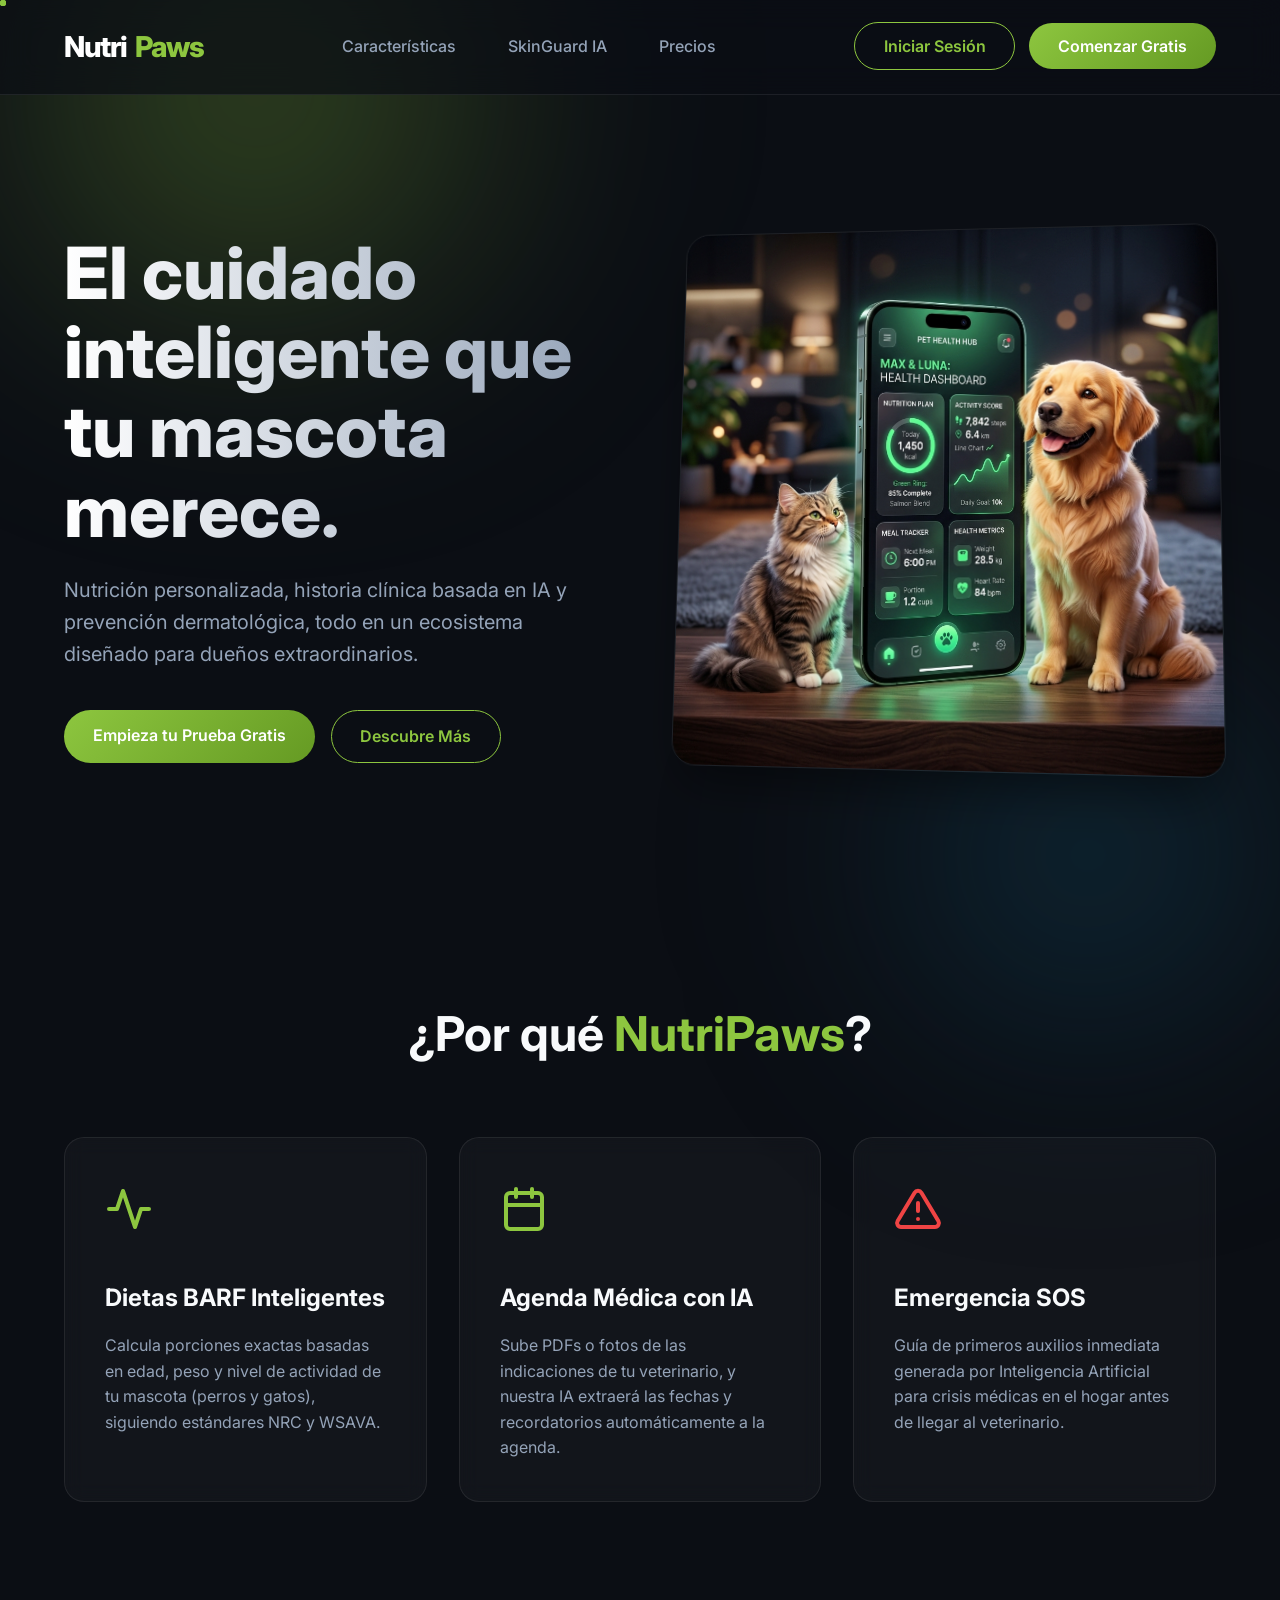
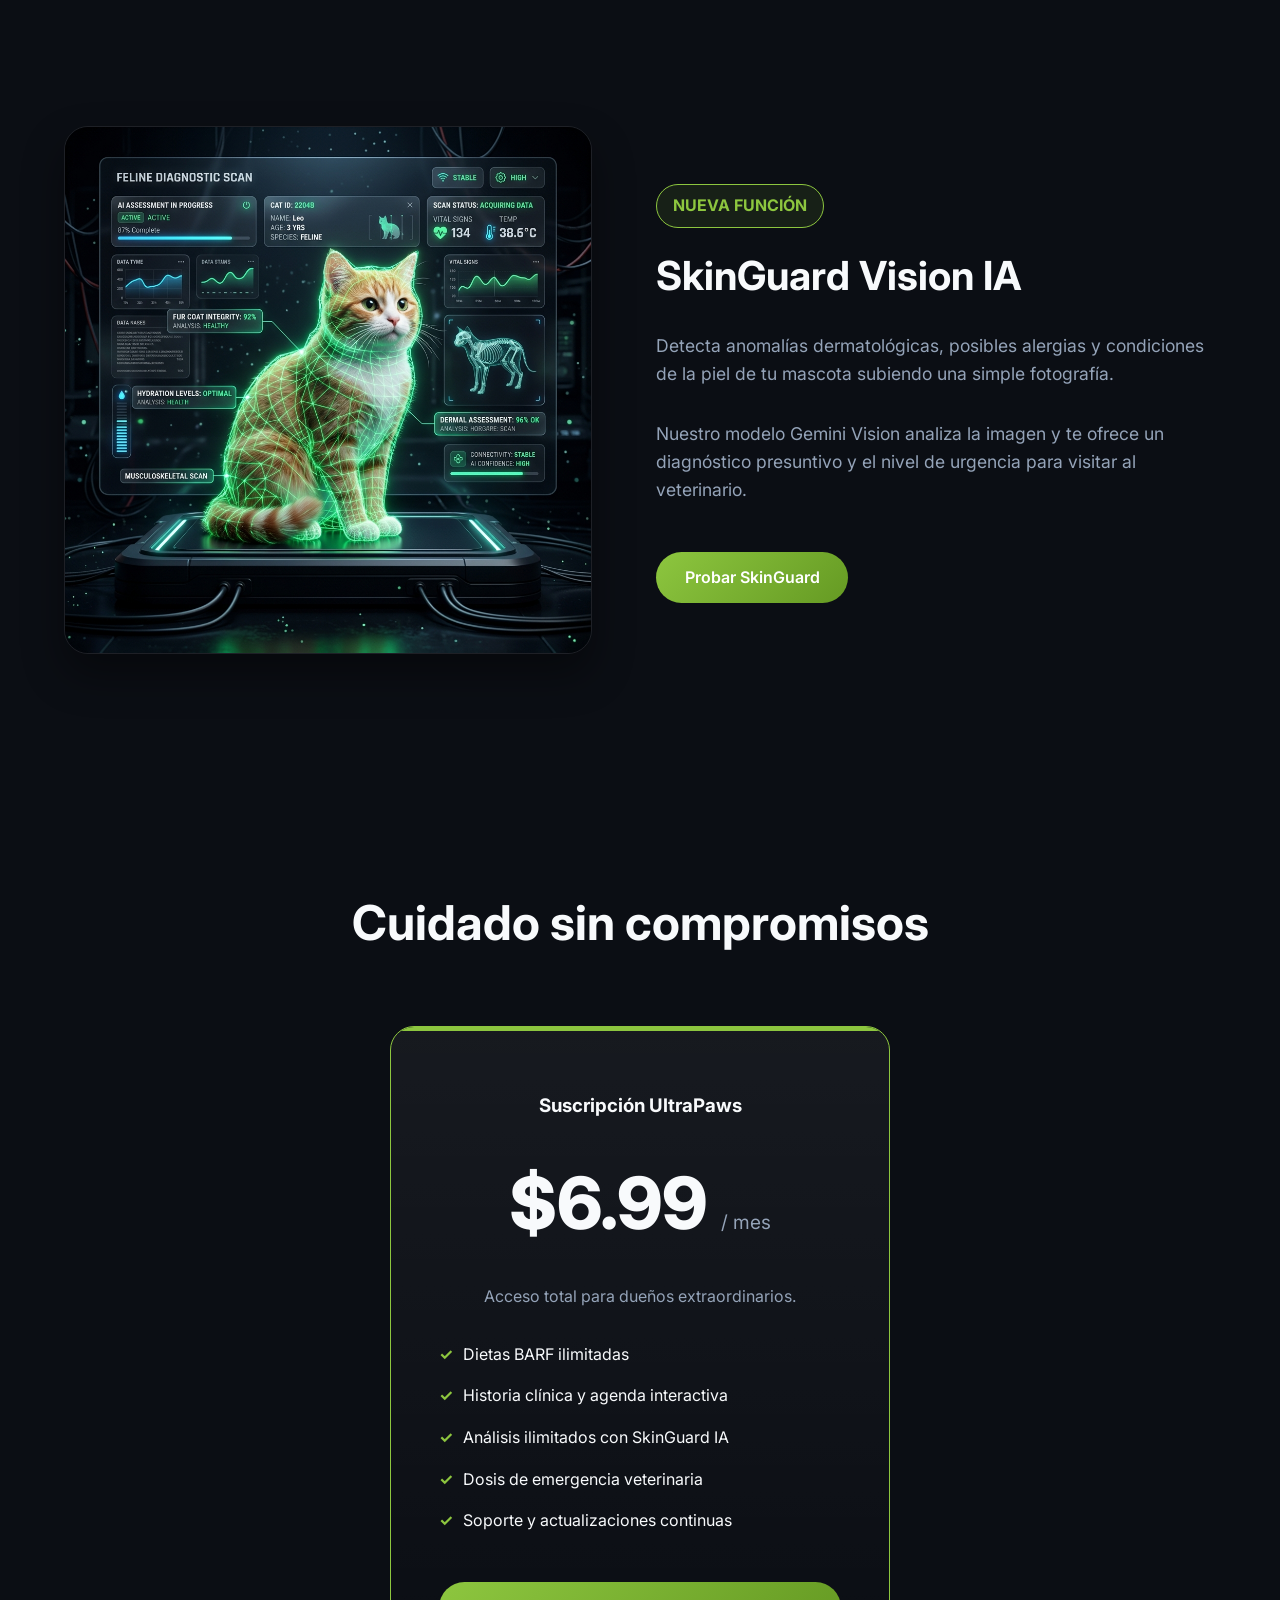
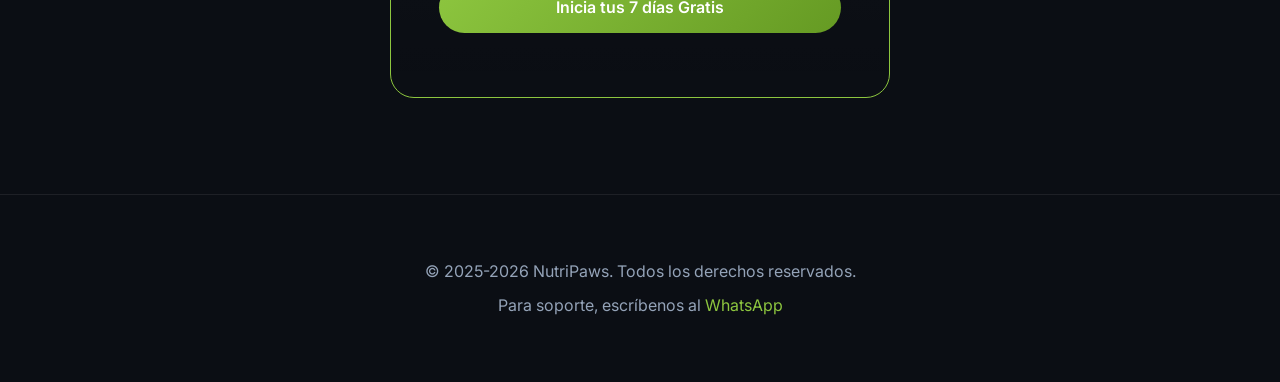
==== commit 3da01f8b: "feat: replace all emojis with premium SVGs and optimize mobile layout" ====
--- a/public/index.html
+++ b/public/index.html
@@ -21,7 +21,7 @@
     <div class="glow-bg-2"></div>
 
     <header>
-        <a href="#" class="logo">🐾 Nutri<span>Paws</span></a>
+        <a href="#" class="logo">Nutri<span>Paws</span></a>
         <nav class="nav-links">
             <a href="#features">Características</a>
             <a href="#ai">SkinGuard IA</a>
@@ -51,17 +51,17 @@
         <h2 class="section-title">¿Por qué <span>NutriPaws</span>?</h2>
         <div class="feature-grid">
             <div class="feature-card">
-                <div class="feature-icon">🥩</div>
+                <div class="feature-icon"><svg xmlns="http://www.w3.org/2000/svg" width="48" height="48" viewBox="0 0 24 24" fill="none" stroke="var(--brand-green)" stroke-width="2" stroke-linecap="round" stroke-linejoin="round"><path d="M22 12h-4l-3 9L9 3l-3 9H2"></path></svg></div>
                 <h3>Dietas BARF Inteligentes</h3>
                 <p>Calcula porciones exactas basadas en edad, peso y nivel de actividad de tu mascota (perros y gatos), siguiendo estándares NRC y WSAVA.</p>
             </div>
             <div class="feature-card">
-                <div class="feature-icon">📅</div>
+                <div class="feature-icon"><svg xmlns="http://www.w3.org/2000/svg" width="48" height="48" viewBox="0 0 24 24" fill="none" stroke="var(--brand-green)" stroke-width="2" stroke-linecap="round" stroke-linejoin="round"><rect x="3" y="4" width="18" height="18" rx="2" ry="2"></rect><line x1="16" y1="2" x2="16" y2="6"></line><line x1="8" y1="2" x2="8" y2="6"></line><line x1="3" y1="10" x2="21" y2="10"></line></svg></div>
                 <h3>Agenda Médica con IA</h3>
                 <p>Sube PDFs o fotos de las indicaciones de tu veterinario, y nuestra IA extraerá las fechas y recordatorios automáticamente a la agenda.</p>
             </div>
             <div class="feature-card">
-                <div class="feature-icon">🚨</div>
+                <div class="feature-icon"><svg xmlns="http://www.w3.org/2000/svg" width="48" height="48" viewBox="0 0 24 24" fill="none" stroke="#ef4444" stroke-width="2" stroke-linecap="round" stroke-linejoin="round"><path d="M10.29 3.86L1.82 18a2 2 0 0 0 1.71 3h16.94a2 2 0 0 0 1.71-3L13.71 3.86a2 2 0 0 0-3.42 0z"></path><line x1="12" y1="9" x2="12" y2="13"></line><line x1="12" y1="17" x2="12.01" y2="17"></line></svg></div>
                 <h3>Emergencia SOS</h3>
                 <p>Guía de primeros auxilios inmediata generada por Inteligencia Artificial para crisis médicas en el hogar antes de llegar al veterinario.</p>
             </div>
--- a/public/landing.css
+++ b/public/landing.css
@@ -305,3 +305,19 @@
     .feature-split { flex-direction: column !important; text-align: center; }
     .nav-links { display: none; }
 }
+
+@media (max-width: 600px) {
+    .hero { padding-top: 6rem; gap: 2rem; }
+    .hero h1 { font-size: 2.2rem; line-height: 1.2; }
+    .hero p { font-size: 1rem; margin-bottom: 1.5rem; }
+    .hero-buttons { flex-direction: column; width: 100%; gap: 1rem; }
+    .hero-buttons a { width: 100%; text-align: center; margin: 0 !important; }
+    .feature-split { padding: 4rem 5%; gap: 2rem; }
+    .feature-split-content h2 { font-size: 2rem; }
+    .feature-split-content p { font-size: 1rem; }
+    .section-title { font-size: 2.2rem; margin-bottom: 2rem; }
+    .pricing-card { padding: 2.5rem 1.5rem; }
+    .price { font-size: 3.5rem; }
+    header { padding: 1rem 5%; flex-direction: column; gap: 1rem; }
+    .logo { margin-bottom: 0.5rem; }
+}
